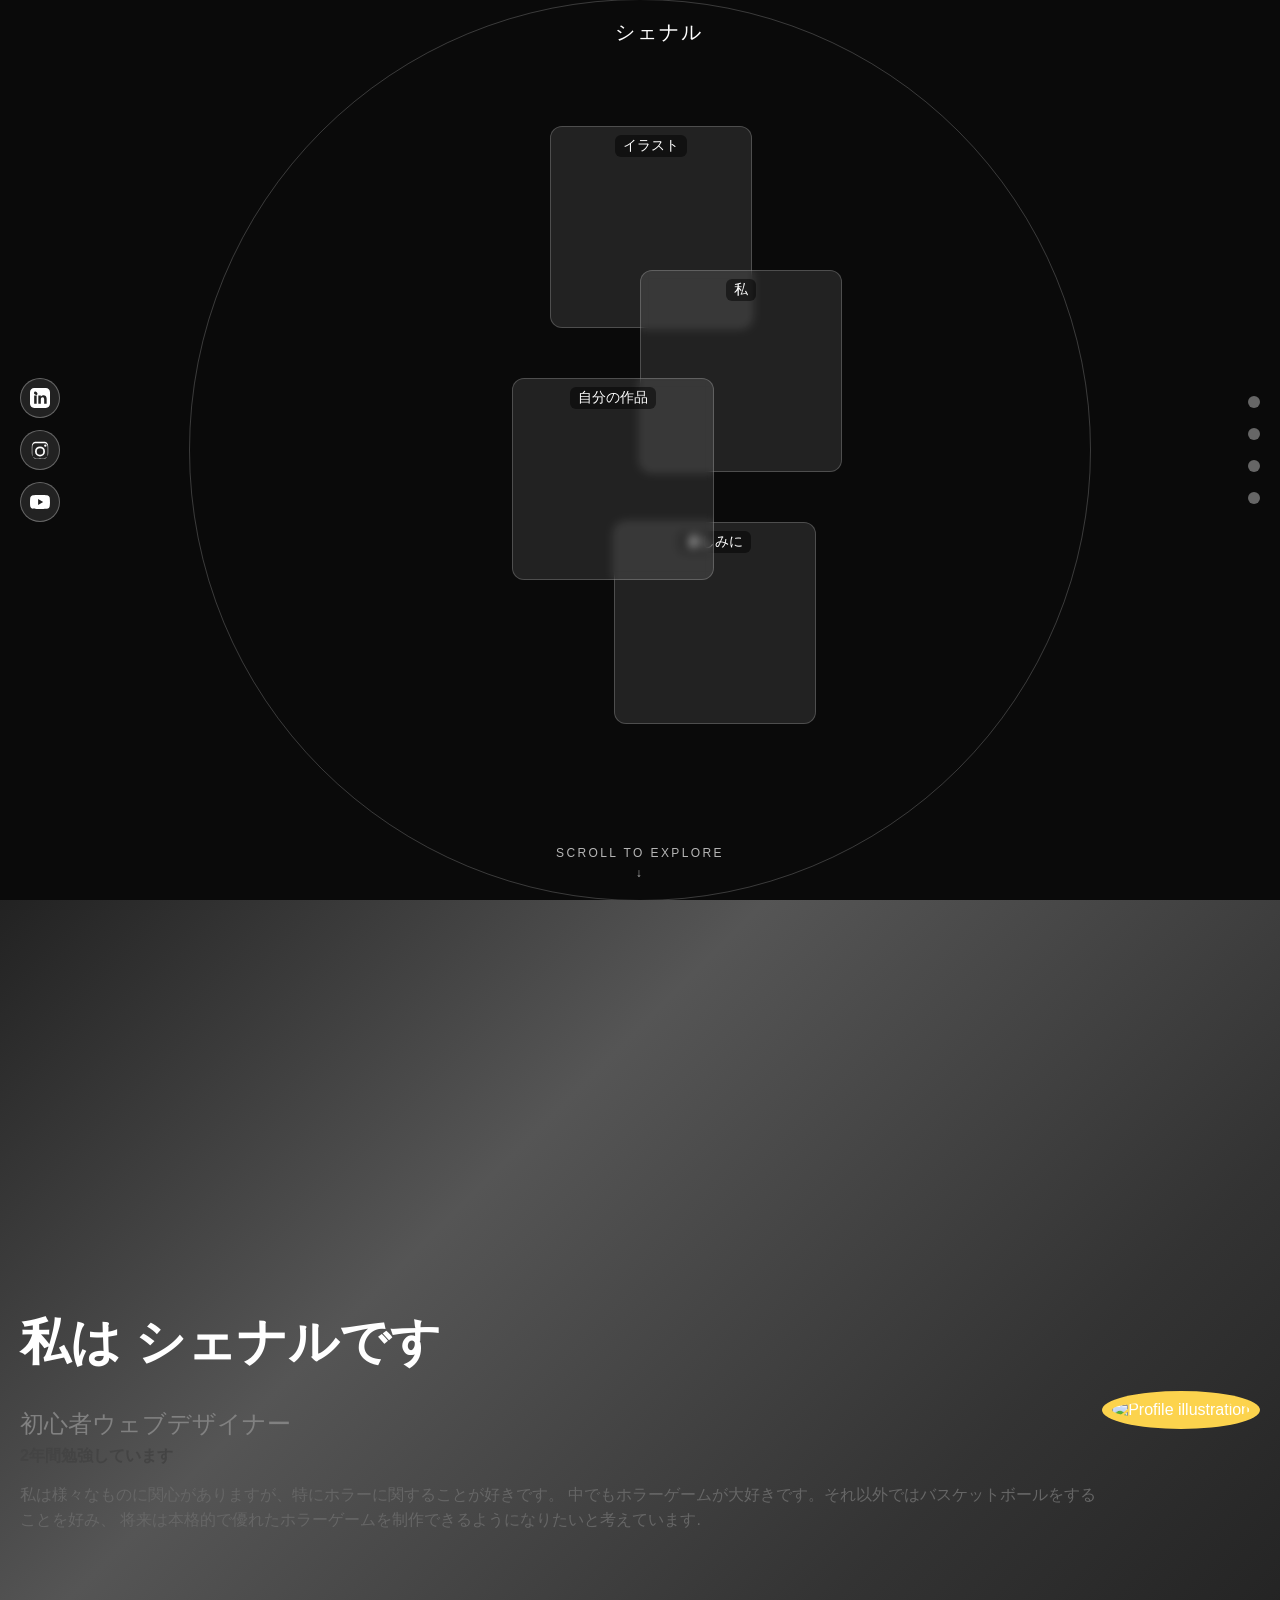
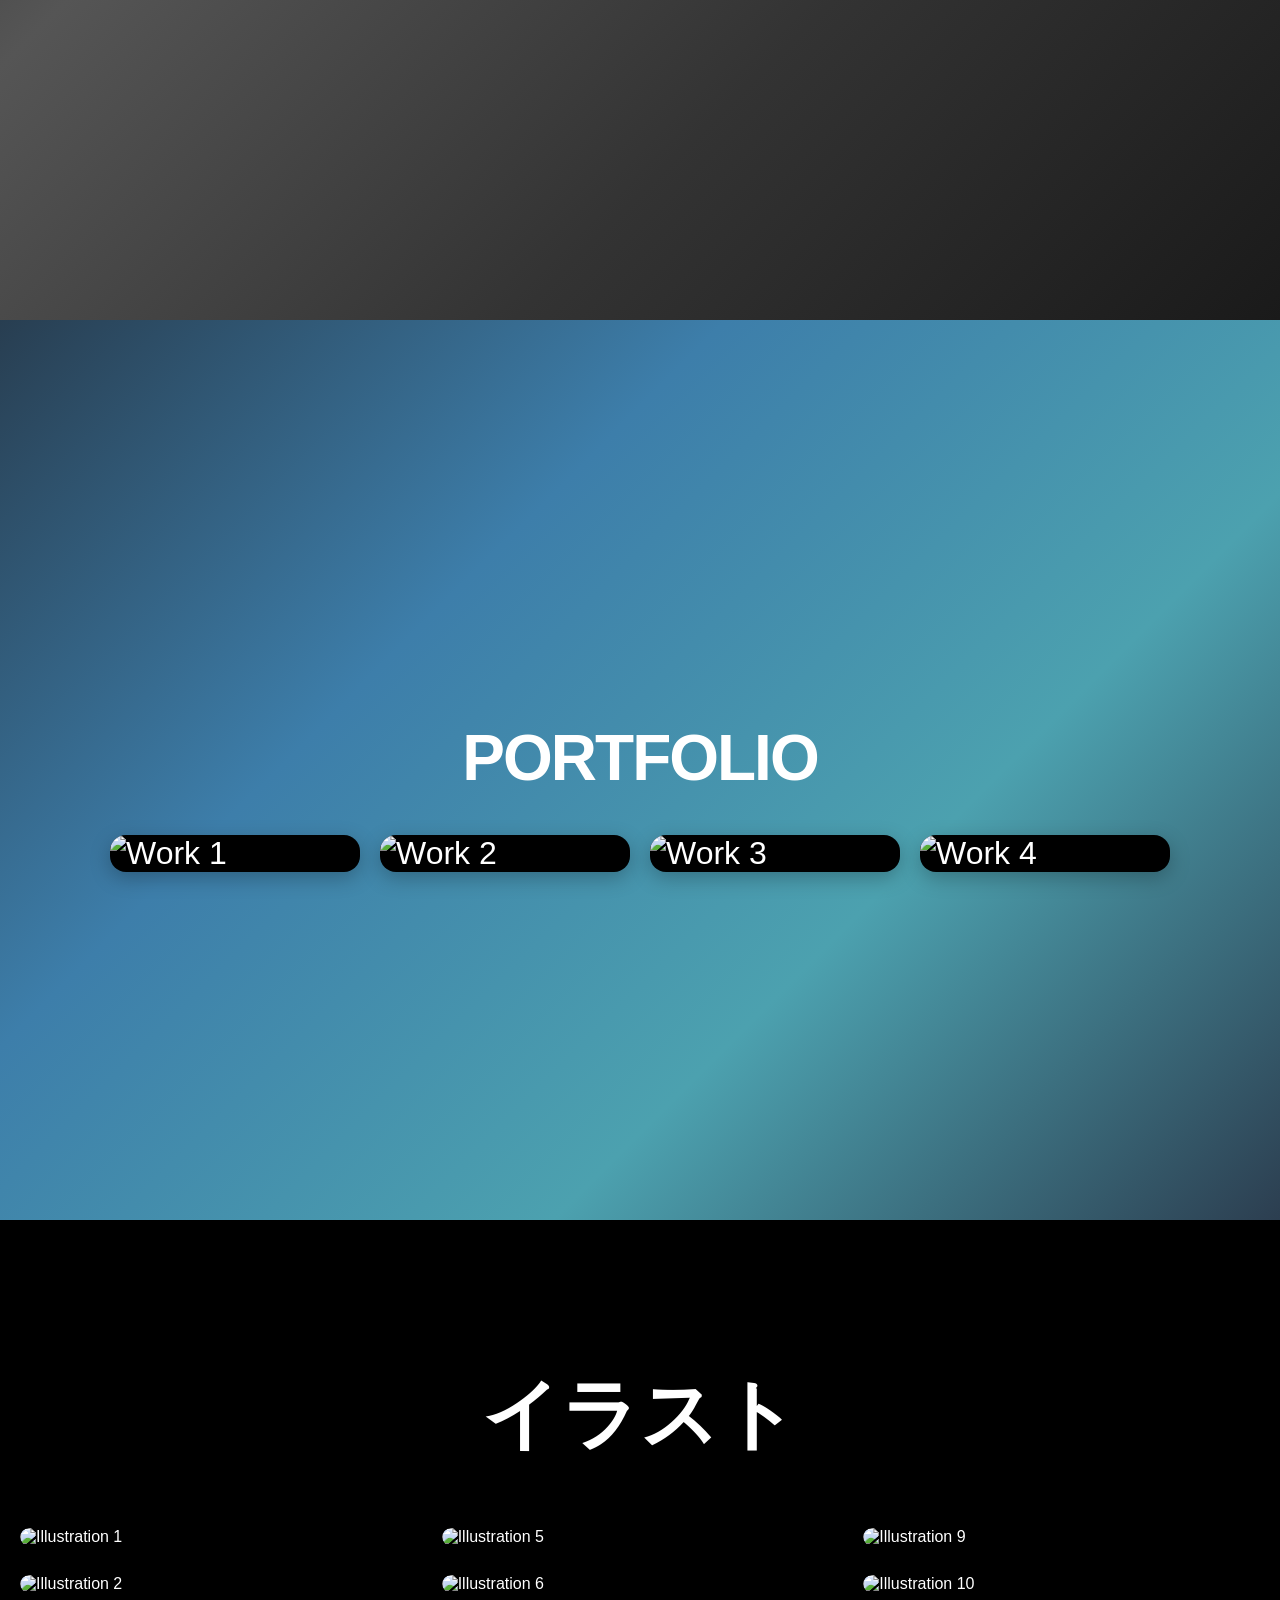
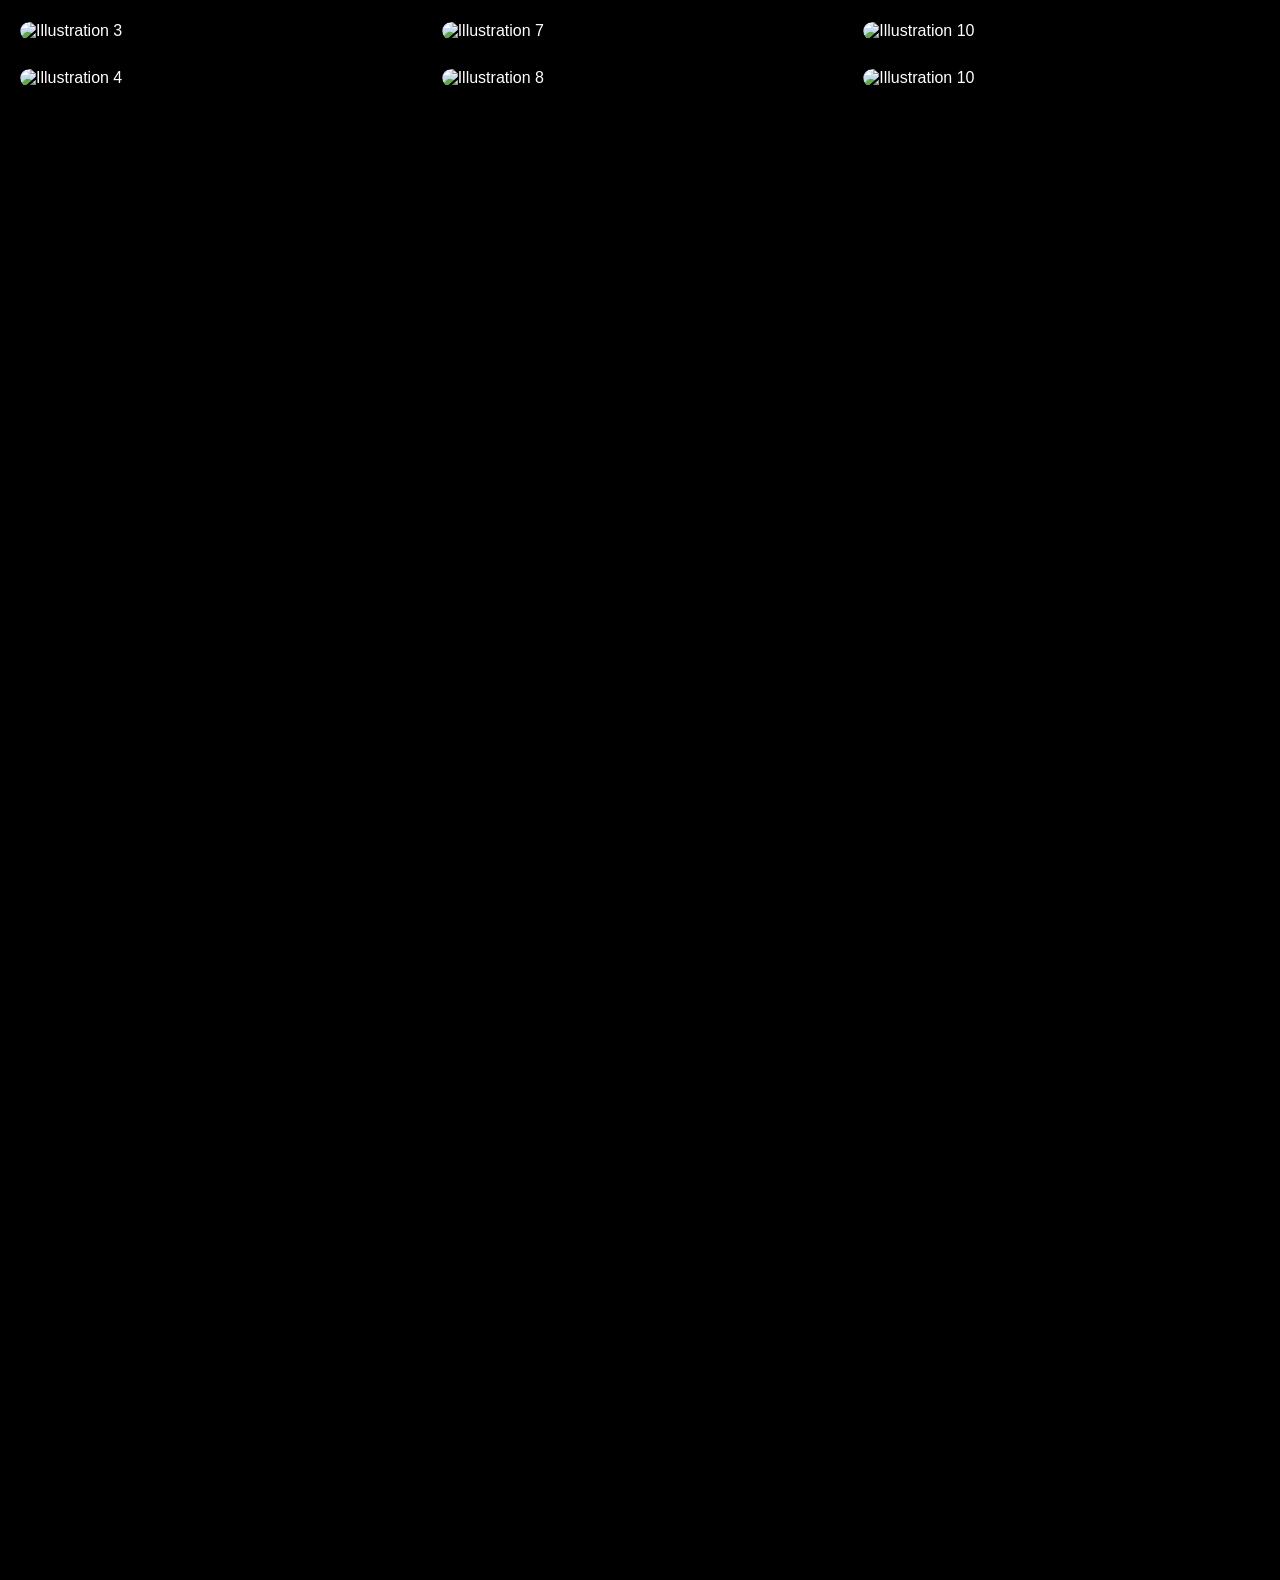
==== website/index.html @ a4616469 "full build" ====
<!DOCTYPE html>
<html lang="en">
<head>
  <meta charset="UTF-8">
  <meta name="viewport" content="width=device-width, initial-scale=1.0">
  <title>Portfolio Homepage</title>
  <link rel="stylesheet" href="styles.css">
</head>
<body>
  <!-- Navbar -->
  <nav>
    <a href="#hero">シェナル</a>
  </nav>

  <!-- Hero -->
  <section class="hero" id="hero">
    <div class="tagchain" id="tagchain">
      <a href="#Illustrations" class="tag" style="top:5%; left:43%; background-image:url('/Images/illust/KANEKI-SAMURAI\ TRASH-01.png');" data-desc="Motion">
        <span class="title">イラスト</span>
      </a>
      <a href="#Me" class="tag" style="top:25%; left:50%; background-image:url('/Images/†.jpg');" data-desc="Portfolio">
        <span class="title">私</span> 
      <a href="#movies" class="tag" style="top:60%; left:48%; background-image:url('/Images/Screenshot\ 2025-08-23\ 185642.png');" data-desc="FavGames">
        <span class="title">楽しみに</span>
      <a href="#Work" class="tag" style="top:40%; left:40%; background-image:url('/Images/tsushima-01.png');" data-desc="Films">
        <span class="title">自分の作品</span>
      </a>
    </div>

    <!-- Social Bar -->
    
    <div class="social-bar">
      <a href="https://www.linkedin.com/" target="_blank" class="social linkedin" aria-label="LinkedIn">
        <svg xmlns="http://www.w3.org/2000/svg" width="18" height="18" fill="currentColor" viewBox="0 0 24 24">
          <path d="M19 0h-14C2.239 0 0 2.239 0 5v14c0 
          2.761 2.239 5 5 5h14c2.761 0 5-2.239 
          5-5V5c0-2.761-2.239-5-5-5zm-11 
          19H5V9h3v10zm-1.5-11.268c-.966 
          0-1.75-.79-1.75-1.764s.784-1.764 
          1.75-1.764S9 5.994 9 
          6.968s-.784 1.764-1.75 1.764zM20 
          19h-3v-5.604c0-3.368-4-3.113-4 
          0V19h-3V9h3v1.414c1.396-2.586 7-2.777 
          7 2.476V19z"/>
        </svg>
      </a>
      <a href="https://www.instagram.com/" target="_blank" class="social instagram" aria-label="Instagram">
        <svg xmlns="http://www.w3.org/2000/svg" width="18" height="18" fill="currentColor" viewBox="0 0 24 24">
          <path d="M12 2.163c3.204 0 3.584.012 4.85.07 
          1.366.062 2.633.35 3.608 
          1.325.975.975 1.262 2.242 
          1.324 3.608.058 1.266.069 
          1.646.069 4.834s-.012 3.568-.07 
          4.834c-.062 1.366-.349 2.633-1.324 
          3.608-.975.975-2.242 1.262-3.608 
          1.324-1.266.058-1.646.069-4.834.069s-3.568-.012-4.834-.07c-1.366-.062-2.633-.349-3.608-1.324-.975-.975-1.262-2.242-1.324-3.608C2.175 
          15.568 2.163 15.188 2.163 
          12s.012-3.568.07-4.834c.062-1.366.35-2.633 
          1.325-3.608.975-.975 2.242-1.262 
          3.608-1.324C8.432 2.175 8.812 2.163 
          12 2.163zm0 1.687c-3.17 
          0-3.548.012-4.795.07-1.042.048-1.611.218-1.986.364-.5.194-.86.426-1.237.803-.377.377-.61.737-.804 
          1.237-.146.375-.316.944-.364 
          1.986-.058 1.247-.07 1.625-.07 
          4.795s.012 3.548.07 4.795c.048 
          1.042.218 1.611.364 1.986.194.5.426.86.803 
          1.237.377.377.737.61 1.237.804.375.146.944.316 
          1.986.364 1.247.058 1.625.07 
          4.795.07s3.548-.012 
          4.795-.07c1.042-.048 1.611-.218 
          1.986-.364.5-.194.86-.426 
          1.237-.803.377-.377.61-.737.804-1.237.146-.375.316-.944.364-1.986.058-1.247.07-1.625.07-4.795s-.012-3.548-.07-4.795c-.048-1.042-.218-1.611-.364-1.986-.194-.5-.426-.86-.803-1.237-.377-.377-.737-.61-1.237-.804-.375-.146-.944-.316-1.986-.364-1.247-.058-1.625-.07-4.795-.07zm0 3.838a5.999 
          5.999 0 1 1 0 11.998 5.999 5.999 
          0 0 1 0-11.998zm0 9.9a3.9 3.9 0 
          1 0 0-7.8 3.9 3.9 0 
          0 0 0 7.8zm7.842-10.846a1.44 
          1.44 0 1 1-2.881 0 1.44 1.44 
          0 0 1 2.881 0z"/>
        </svg>
      </a>
      <a href="https://www.youtube.com/" target="_blank" class="social youtube" aria-label="YouTube">
        <svg xmlns="http://www.w3.org/2000/svg" width="20" height="20" fill="currentColor" viewBox="0 0 24 24">
          <path d="M23.498 6.186a2.974 2.974 0 0 
          0-2.09-2.103C19.691 3.5 12 
          3.5 12 3.5s-7.691 0-9.408.583a2.974 
          2.974 0 0 0-2.09 2.103C0 7.919 0 
          12 0 12s0 4.081.502 5.814a2.974 
          2.974 0 0 0 2.09 2.103C4.309 
          20.5 12 20.5 12 20.5s7.691 
          0 9.408-.583a2.974 2.974 0 0 0 
          2.09-2.103C24 16.081 24 12 
          24 12s0-4.081-.502-5.814zM9.75 
          15.568V8.432L15.818 12 9.75 
          15.568z"/>
        </svg>
      </a>
    </div>


    <div class="scroll-indicator">Scroll to explore</div>
  </section>

  <!-- Sections -->
  <section id="Me" class="about-section">
  
    <div class="about-text">
      <h2>私は    シェナルです</h2>
      <h4>初心者ウェブデザイナー</h4>
      <p><strong>2年間勉強しています</strong></p>
      <p class="desc">
       私は様々なものに関心がありますが、特にホラーに関することが好きです。
       中でもホラーゲームが大好きです。それ以外ではバスケットボールをすることを好み、
       将来は本格的で優れたホラーゲームを制作できるようになりたいと考えています.
      </p>
    </div>
    <div class="about-img">
      <img src="/Images/Sable ward.jpg" alt="Profile illustration">
    </div>
 
</section>
  <!-- Lightbox Modal -->

  <div id="lightbox" class="lightbox">
  <span class="close">&times;</span>
  <img class="lightbox-content" id="lightbox-img" alt="Enlarged Portfolio">
  </div> 

  <section id="Work" class="content">
  <div>
    <h1 class="portfolio-title">PORTFOLIO</h1>
    <div class="portfolio-grid">
      <div class="portfolio-card">
        <img src="images/jordan_pe-01.png" alt="Work 1">
        <div class="card-labels">
        </div>
      </div>
      <div class="portfolio-card">
        <img src="images/Ghost_of_Tsushima_Website-01.png" alt="Work 2">
        <div class="card-labels">
        </div>
      </div>
      <div class="portfolio-card">
        <img src="images/Home_Page.png" alt="Work 3">
        <div class="card-labels">
        </div>
      </div>
      <div class="portfolio-card">
        <img src="images/Overwatch_1-01-01.png" alt="Work 4">
        <div class="card-labels">
        </div>
      </div>
    </div>
  </div>
</section>

<section id="Illustrations" class="illustrations-section">
  <h1 class="illustrations-title">イラスト</h1>
  <div class="illustrations-grid">
    <div class="illustration-card"><img src="images/illust/IMG_20200521_000451.jpg" alt="Illustration 1"></div>
    <div class="illustration-card"><img src="images/illust/IMG_20200521_000734.jpg" alt="Illustration 2"></div>
    <div class="illustration-card"><img src="images/illust/IMG_20200924_153545.jpg" alt="Illustration 3"></div>
    <div class="illustration-card"><img src="images/illust/IMG_20201222_123707.jpg" alt="Illustration 4"></div>
    <div class="illustration-card"><img src="images/illust/KANEKI-SAMURAI TRASH-01.png" alt="Illustration 5"></div>
    <div class="illustration-card"><img src="images/illust/IMG_20210424_155821_336.jpg" alt="Illustration 6"></div>
    <div class="illustration-card"><img src="images/illust/IMG_20210806_135936.jpg" alt="Illustration 7"></div>
    <div class="illustration-card"><img src="images/illust/IMG_20211126_235408__01.jpg" alt="Illustration 8"></div>
    <div class="illustration-card"><img src="images/illust/IMG_20230426_142358.jpg" alt="Illustration 9"></div>
    <div class="illustration-card"><img src="images/illust/IMG_20230526_193747.jpg" alt="Illustration 10"></div>
    <div class="illustration-card"><img src="images/illust/IMG_20211126_235408__01.jpg" alt="Illustration 10"></div>
    <div class="illustration-card"><img src="images/illust/IMG_20230526_195045.jpg" alt="Illustration 10"></div>
  </div>
</section>


  <section id="movies" class="movies-section">
  <video autoplay muted loop playsinline class="bg-video">
    <source src="/Images/Untitled video - Made with Clipchamp.mp4" type="video/mp4">
  </video>

  <!-- Dark overlay -->
  <div class="overlay"></div>

  <!-- Dot Navigation -->
  <div class="dot-nav">
    <a href="#Me" class="dot"><span></span><label>私</label></a>
    <a href="#Work" class="dot"><span></span><label>作品</label></a>
    <a href="#Illustrations" class="dot"><span></span><label>イラスト</label></a>
    <a href="#movies" class="dot"><span></span><label>待っている</label></a>
  </div>
  <script src="script.js"></script>
</body>
</html>
---- website/styles.css ----
body {
      margin: 0;
      background: #000;
      color: white;
      font-family: 'Arial', sans-serif;
      overflow-x: hidden;
      scroll-behavior: smooth; /* 🔥 Smooth scrolling */
    }

    /* --- Navbar --- */
    nav {
      position: fixed;
      top: 0;
      left: 0;
      width: 100%;
      display: flex;
      justify-content: center;
      gap: 2rem;
      padding: 1.2rem;
      font-size: 20px;
      letter-spacing: 0.1em;
      z-index: 10;
    }
    nav a {
      text-decoration: none;
      color: #fff;
      transition: opacity 0.3s;
    }
    nav a:hover {
      opacity: 0.6;
    }

    /* --- Hero Section --- */
    .hero {
      height: 100vh;
      display: flex;
      justify-content: center;
      align-items: center;
      flex-direction: column;
      position: relative;
      text-align: center;
      overflow: hidden;
    }

    .tagchain {
      position: relative;
      width: 100%;
      height: 80vh;
      perspective: 1000px;
      cursor: pointer;
    }
    .hero {
  position: relative;
  overflow: hidden;
  z-index: 0;
  background: #0a0a0a; /* your hero bg */
}

.hero::before {
  content: "";
  position: absolute;
  top: 50%;
  left: 50%;
  width: 900px;   /* adjust size */
  height: 900px;
  border-radius: 50%;
  border: 1px solid rgba(255,255,255,0.2);
  transform: translate(-50%, -50%);
  z-index: -1;
  animation: pulse 6s ease-in-out infinite;
}

@keyframes pulse {
  0% {
    transform: translate(-50%, -50%) scale(1);
    opacity: 0.6;
    box-shadow: 0 0 20px rgba(255,255,255,0.2);
  }
  50% {
    transform: translate(-50%, -50%) scale(1.1);
    opacity: 1;
    box-shadow: 0 0 40px rgba(255,255,255,0.4);
  }
  100% {
    transform: translate(-50%, -50%) scale(1);
    opacity: 0.6;
    box-shadow: 0 0 20px rgba(255,255,255,0.2);
  }
}
    /* --- Tag Style --- */
    .tag {
      position: absolute;
      width: 40vw;
      max-width: 200px;
      aspect-ratio: 1/1;
      background: rgba(255, 255, 255, 0.1);
      border: 1px solid rgba(255, 255, 255, 0.2);
      backdrop-filter: blur(4px);
      border-radius: 12px;
      display: flex;
      flex-direction: column;
      justify-content: flex-end;
      align-items: center;
      color: white;
      font-size: 14px;
      overflow: hidden;
      animation: drift 8s ease-in-out infinite;
      background-size: cover;
      background-position: center;
      z-index: 1;
    }
    .tag:hover {
      transform: translateY(-10px);
      box-shadow: 0 8px 20px rgba(255, 255, 255, 0.15);
      z-index: 5;
    }
    .tag .title {
      position: absolute;
      top: 8px;
      left: 50%;
      transform: translateX(-50%);
      background: rgba(0,0,0,0.5);
      padding: 2px 8px;
      border-radius: 6px;
      font-size: 14px;
    }
    .tag .desc { display: none; }

    /* Desktop hover tooltip */
    @media (min-width: 601px) {
      .tag:hover::after {
        content: attr(data-desc);
        position: absolute;
        bottom: -45px;
        left: 50%;
        transform: translateX(-50%);
        background: #111;
        color: #fff;
        padding: 6px 12px;
        font-size: 12px;
        white-space: nowrap;
        border-radius: 6px;
        opacity: 0.95;
        z-index: 20;
      }
    }
    @media (max-width: 600px) {
      .tag:hover::after { display: none !important; }
      .tag .desc {
        display: block;
        font-size: 12px;
        color: #ddd;
        margin-top: 0.5rem;
        position: static;
        background: none;
      }
    }

    /* --- Floating Drift Animation --- */
    @keyframes drift {
      0%   { transform: translate(0, 0) rotate(-3deg); }
      25%  { transform: translate(3px, -5px) rotate(2deg); }
      50%  { transform: translate(-2px, 4px) rotate(-1deg); }
      75%  { transform: translate(4px, 3px) rotate(1deg); }
      100% { transform: translate(0, 0) rotate(-3deg); }
    }
    .tag:nth-child(1) { animation-delay: 0s; }
    .tag:nth-child(2) { animation-delay: 1s; }
    .tag:nth-child(3) { animation-delay: 2s; }
    .tag:nth-child(4) { animation-delay: 3s; }

    .scroll-indicator {
      position: absolute;
      bottom: 20px;
      font-size: 12px;
      letter-spacing: 0.2em;
      text-transform: uppercase;
      opacity: 0.7;
    }
    .scroll-indicator::after {
      content: "↓";
      display: block;
      margin-top: 6px;
      animation: bounce 1.5s infinite;
    }
    @keyframes bounce {
      0%, 100% { transform: translateY(0); }
      50% { transform: translateY(6px); }
    }

    /* --- Social Bar --- */
    .hero { position: relative; }
    .social-bar {
      position: absolute;
      top: 50%;
      left: 20px;
      transform: translateY(-50%);
      display: flex;
      flex-direction: column;
      gap: 12px;
      z-index: 100;
    }
    .social {
      display: flex;
      justify-content: center;
      align-items: center;
      width: 38px;
      height: 38px;
      border-radius: 50%;
      color: #fff;
      background: rgba(255, 255, 255, 0.1);
      border: 1px solid rgba(255, 255, 255, 0.3);
      transition: background 0.3s, transform 0.3s;
    }
    .social:hover {
      transform: scale(1.1);
    }
    .social.linkedin:hover { background: #0A66C2; color: #fff; }
    .social.instagram:hover { background: #E1306C; color: #fff; }
    .social.youtube:hover { background: #FF0000; color: #fff; }

    /* --- Section Animation Reveal --- */
    section.content {
      height: 100vh;
      display: flex;
      justify-content: center;
      align-items: center;
      font-size: 2rem;
      opacity: 0;
      transform: translateY(50px);
      transition: all 0.8s ease;
      background-size: 300% 300%; /* 🔥 Needed for animated gradient */
      animation: gradientShift 15s ease infinite;
    }
    section.content.visible {
      opacity: 1;
      transform: translateY(0);
    }

    /* 🎨 Animated Gradient backgrounds */
    @keyframes gradientShift {
      0% { background-position: 0% 50%; }
      50% { background-position: 100% 50%; }
      100% { background-position: 0% 50%; }
    }

    #Me {
      background: linear-gradient(-45deg, #1a1a1a, #333, #555, #222);
    }
    #Work {
      background: linear-gradient(-45deg, #2c3e50, #4ca1af, #3d7eaa, #283e51);
    }
    #Games {
      background: linear-gradient(-45deg, #232526, #414345, #6b6b83, #1f1c2c);
    }
    #Movies {
      background: linear-gradient(-45deg, #141e30, #243b55, #485563, #29323c);
    }

    /* --- Dot Navigation --- */
    .dot-nav {
      position: fixed;
      top: 50%;
      right: 20px;
      transform: translateY(-50%);
      display: flex;
      flex-direction: column;
      gap: 20px;
      z-index: 200;
    }
    .dot {
      display: flex;
      align-items: center;
      cursor: pointer;
      text-decoration: none;
      color: #aaa;
      font-size: 14px;
      position: relative;
    }
    .dot span {
      width: 12px;
      height: 12px;
      border-radius: 50%;
      background: #666;
      display: inline-block;
      transition: background 0.3s, transform 0.3s;
    }
    .dot label {
      opacity: 0;
      visibility: hidden;
      position: absolute;
      right: 25px;
      background: rgba(0,0,0,0.8);
      color: #fff;
      padding: 4px 8px;
      border-radius: 6px;
      font-size: 12px;
      white-space: nowrap;
      transform: translateX(10px);
      transition: opacity 0.3s ease, transform 0.3s ease;
      pointer-events: none;
    }
    .dot:hover label {
      opacity: 1;
      visibility: visible;
      transform: translateX(0);
    }
    .dot.active span {
      background: #fff;
      transform: scale(1.3);
    }
    .dot.active { color: #fff; }
    .dot:hover span { background: #ccc; }

    /* Portfolio Section */
#portfolio {
  padding: 80px 20px;         /* space inside section */
  background: #111;           /* dark background */
  overflow: hidden;           /* prevents overlap */
}

.portfolio-title {
  font-size: clamp(2rem, 6vw, 4rem); /* scales with screen size */
  font-weight: 900;
  text-align: center;
  margin-bottom: 40px;
  color: #fff;
  letter-spacing: -2px;
}

.portfolio-grid {
  display: grid;
  grid-template-columns: repeat(auto-fit, minmax(250px, 1fr)); /* auto-fit for responsiveness */
  gap: 20px;
  width: 100%;
  max-width: 1200px;
  margin: 0 auto;
}

.portfolio-card {
  position: relative;
  border-radius: 16px;
  overflow: hidden;
  background: #000;
  box-shadow: 0 6px 20px rgba(0,0,0,0.25);
  transition: transform 0.3s ease, box-shadow 0.3s ease;
}

.portfolio-card img {
  width: 100%;
  height: auto;
  display: block;
}

.portfolio-card:hover {
  transform: translateY(-6px);
  box-shadow: 0 12px 24px rgba(0,0,0,0.35);
}


.illustrations-section {
  min-height: 100vh; /* takes at least one full screen */
  padding: 80px 20px; 
  background: #000; /* matches your theme */
  color: #fff;
}

.illustrations-title {
  font-size: 6vw;
  font-weight: 900;
  text-align: center;
  margin-bottom: 60px;
  opacity: 0;
  transform: translateY(40px);
  transition: all 1s ease;
}
.illustrations-title.visible {
  opacity: 1;
  transform: translateY(0);
}

/* Pinterest Masonry Grid */
.illustrations-grid {
  column-count: 3;
  column-gap: 25px;
  max-width: 1400px;
  margin: 0 auto;
}

.illustration-card {
  break-inside: avoid;
  margin-bottom: 25px;
  display: inline-block;
  width: 100%;
  border-radius: 16px;
  overflow: hidden;
  box-shadow: 0 6px 18px rgba(0,0,0,0.15);

  /* initial state */
  transform: translateY(40px) scale(0.95);
  opacity: 0;
  transition: transform 0.6s ease, opacity 0.6s ease;
  transition-delay: var(--delay, 0s);
}

.illustration-card.visible {
  transform: translateY(0) scale(1);
  opacity: 1;
}

.illustration-card img {
  width: 100%;
  display: block;
  border-radius: 16px;
  height: auto;
  object-fit: cover;
}

/* Lightbox overlay */
.lightbox {
  display: none; /* hidden by default */
  position: fixed;
  z-index: 1000;
  left: 0;
  top: 0;
  width: 100%;
  height: 100%;
  background: rgba(0,0,0,0.9);
  justify-content: center;
  align-items: center;
}

/* Enlarged image */
.lightbox-content {
  max-width: 90%;
  max-height: 80%;
  border-radius: 10px;
  box-shadow: 0 8px 30px rgba(0,0,0,0.6);
  animation: fadeIn 0.4s ease;
}

/* Close button */
.lightbox .close {
  position: absolute;
  top: 20px;
  right: 35px;
  color: white;
  font-size: 40px;
  font-weight: bold;
  cursor: pointer;
  transition: 0.3s;
}

.lightbox .close:hover {
  color: #bbb;
}

.about-section {
  min-height: 100vh; 
  display: flex;
  justify-content: center;
  align-items: center;
  padding: 60px 20px;
  background: #fff; /* adjust background */
}



.about-text {
  flex: 1;
}

.about-text h2 {
  font-size: 50px;
  margin-bottom: 8px;
}

.about-text h4 {
  font-size: 24px;
  font-weight: 500;
  margin-bottom: 5px;
  color: #818181;
}

.about-text p {
  margin: 6px 0;
  color: #444;
}

.about-text .desc {
  font-size: px;
  line-height: 1.6;
  color: #666;
  margin: 15px 0 20px;
}

.about-img img {
  width: 200px;
  height: 200px;
  right: 25px;
  border-radius: 50%;
  background: #fcd34d; /* yellow bg like in your screenshot */
  padding: 10px;
  object-fit: cover;
}

@media (max-width: 768px) {
  .about-card {
    flex-direction: column;
    text-align: center;
  }
}

/* Smooth fade-in */
@keyframes fadeIn {
  from {opacity: 0;}
  to {opacity: 1;}
}

.movies-section {
  position: relative;
  width: 100%;
  height: 100vh; /* full screen height */
  overflow: hidden;
  display: flex;
  justify-content: center;
  align-items: center;
  color: #fff;
}

.bg-video {
  position: absolute;
  top: 50%;
  left: 50%;
  min-width: 100%;
  min-height: 100%;
  width: auto;
  height: auto;
  z-index: -2;
  transform: translate(-50%, -50%);
  object-fit: cover;
}

.overlay {
  position: absolute;
  top: 0;
  left: 0;
  width: 100%;
  height: 100%;
  background: rgba(0,0,0,0.4); /* adjust darkness */
  z-index: -1;
}

.movies-content {
  position: relative;
  text-align: center;
  z-index: 1;
}

.movies-content h2 {
  font-size: 6rem;
  margin-bottom: 20px;
}

.movies-content p {
  font-size: 1.2rem;
  max-width: 600px;
  margin: 0 auto;
}


  
/* Mobile Responsiveness */
@media (max-width: 900px) {
  nav {
    flex-wrap: wrap;
    font-size: 16px;
    gap: 1rem;
  }

  .tagchain {
    display: flex;
    flex-wrap: wrap;
    justify-content: center;
    gap: 1rem;
    height: auto;
    perspective: none;
  }
  .tag {
    position: static !important;
    width: 40%;
    max-width: 150px;
  }

  .illustrations-grid {
    column-count: 2;
  }

  .movies-content h2 {
    font-size: clamp(2rem, 8vw, 4rem);
  }
  .movies-content p {
    font-size: clamp(1rem, 4vw, 1.2rem);
    padding: 0 1rem;
  }

  .about-section {
    flex-direction: column;
    text-align: center;
  }
  .about-img img {
    margin-top: 20px;
    width: 150px;
    height: 150px;
  }
}

@media (max-width: 500px) {
  .illustrations-grid {
    column-count: 1;
  }
  .tag {
    width: 80%;
  }
}


@media (max-width: 600px) {
  nav {
    justify-content: center !important;
    text-align: center;
  }

  .portfolio-grid {
    grid-template-columns: repeat(2, 1fr) !important;
    gap: 10px;
  }
  .portfolio-card img {
    object-fit: cover;
    height: 100%;
  }
}


.social svg {
  width: 20px;
  height: 20px;
  display: block;
}
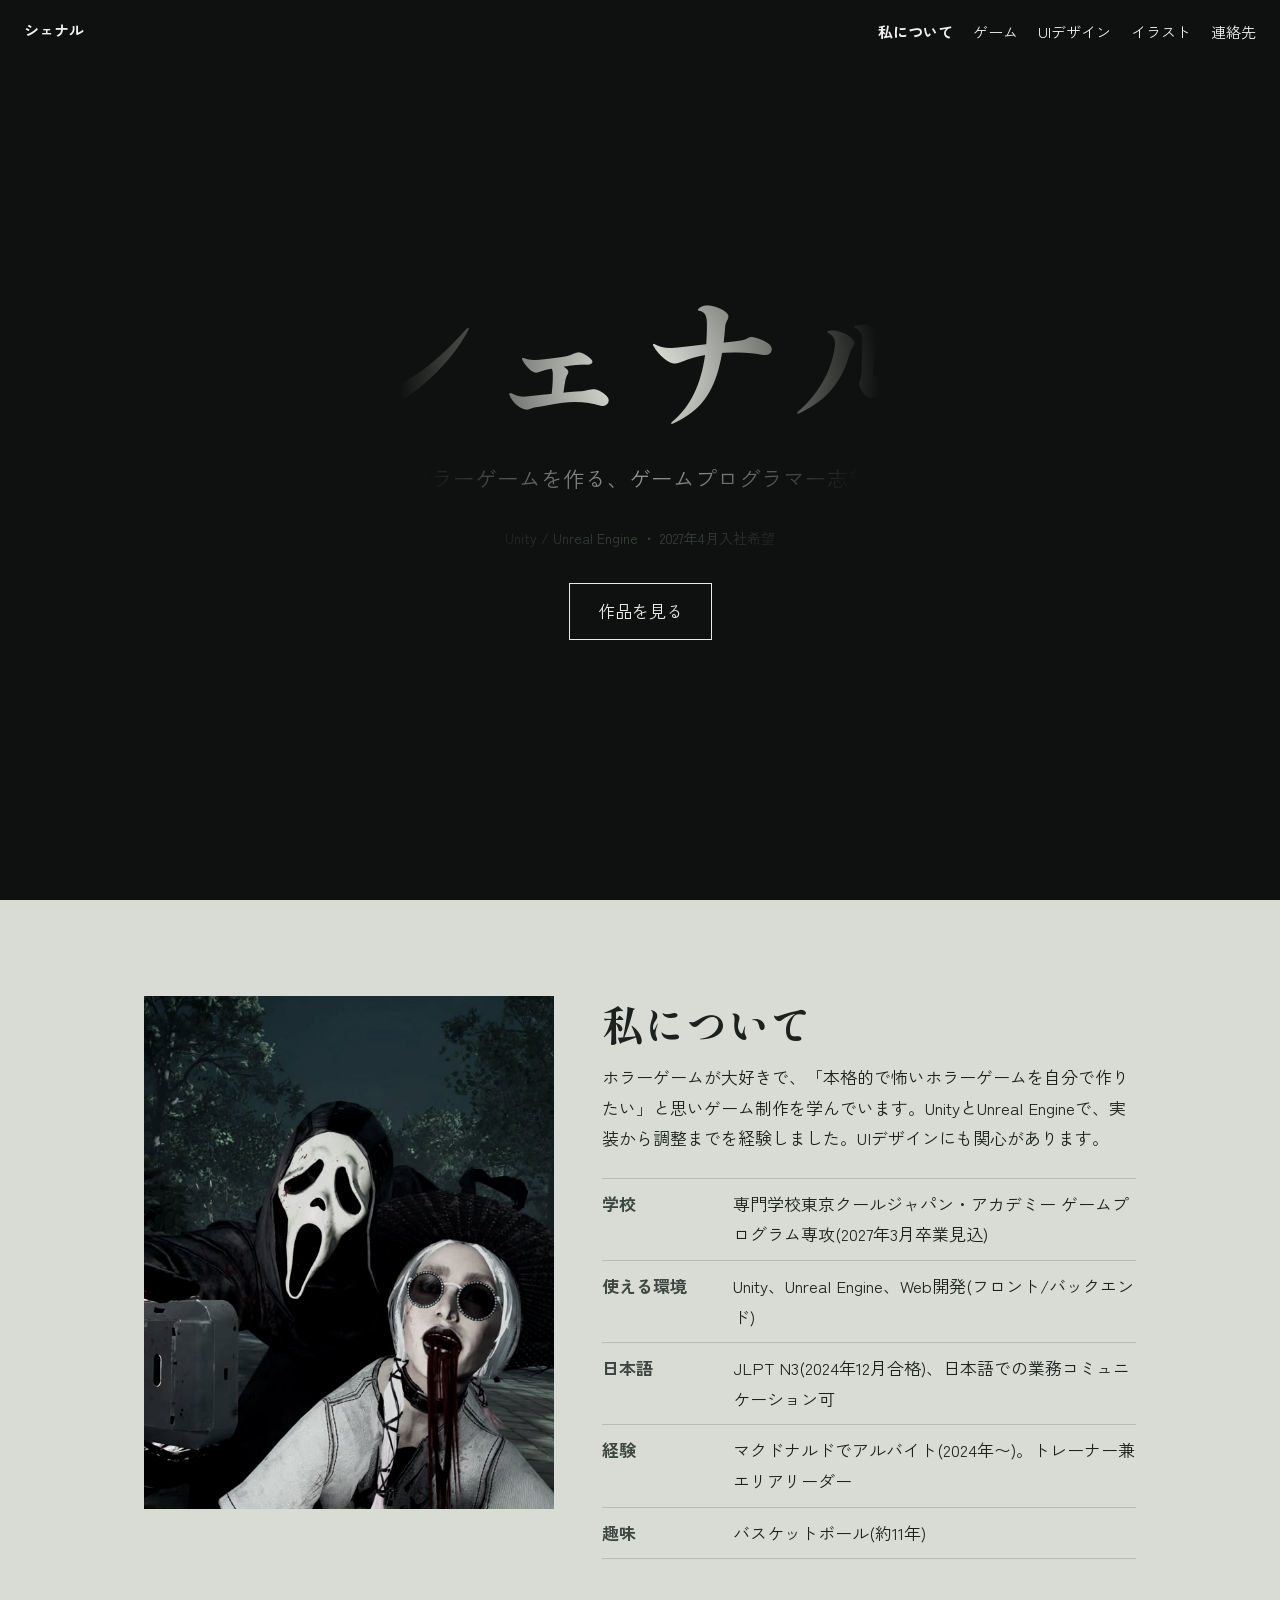
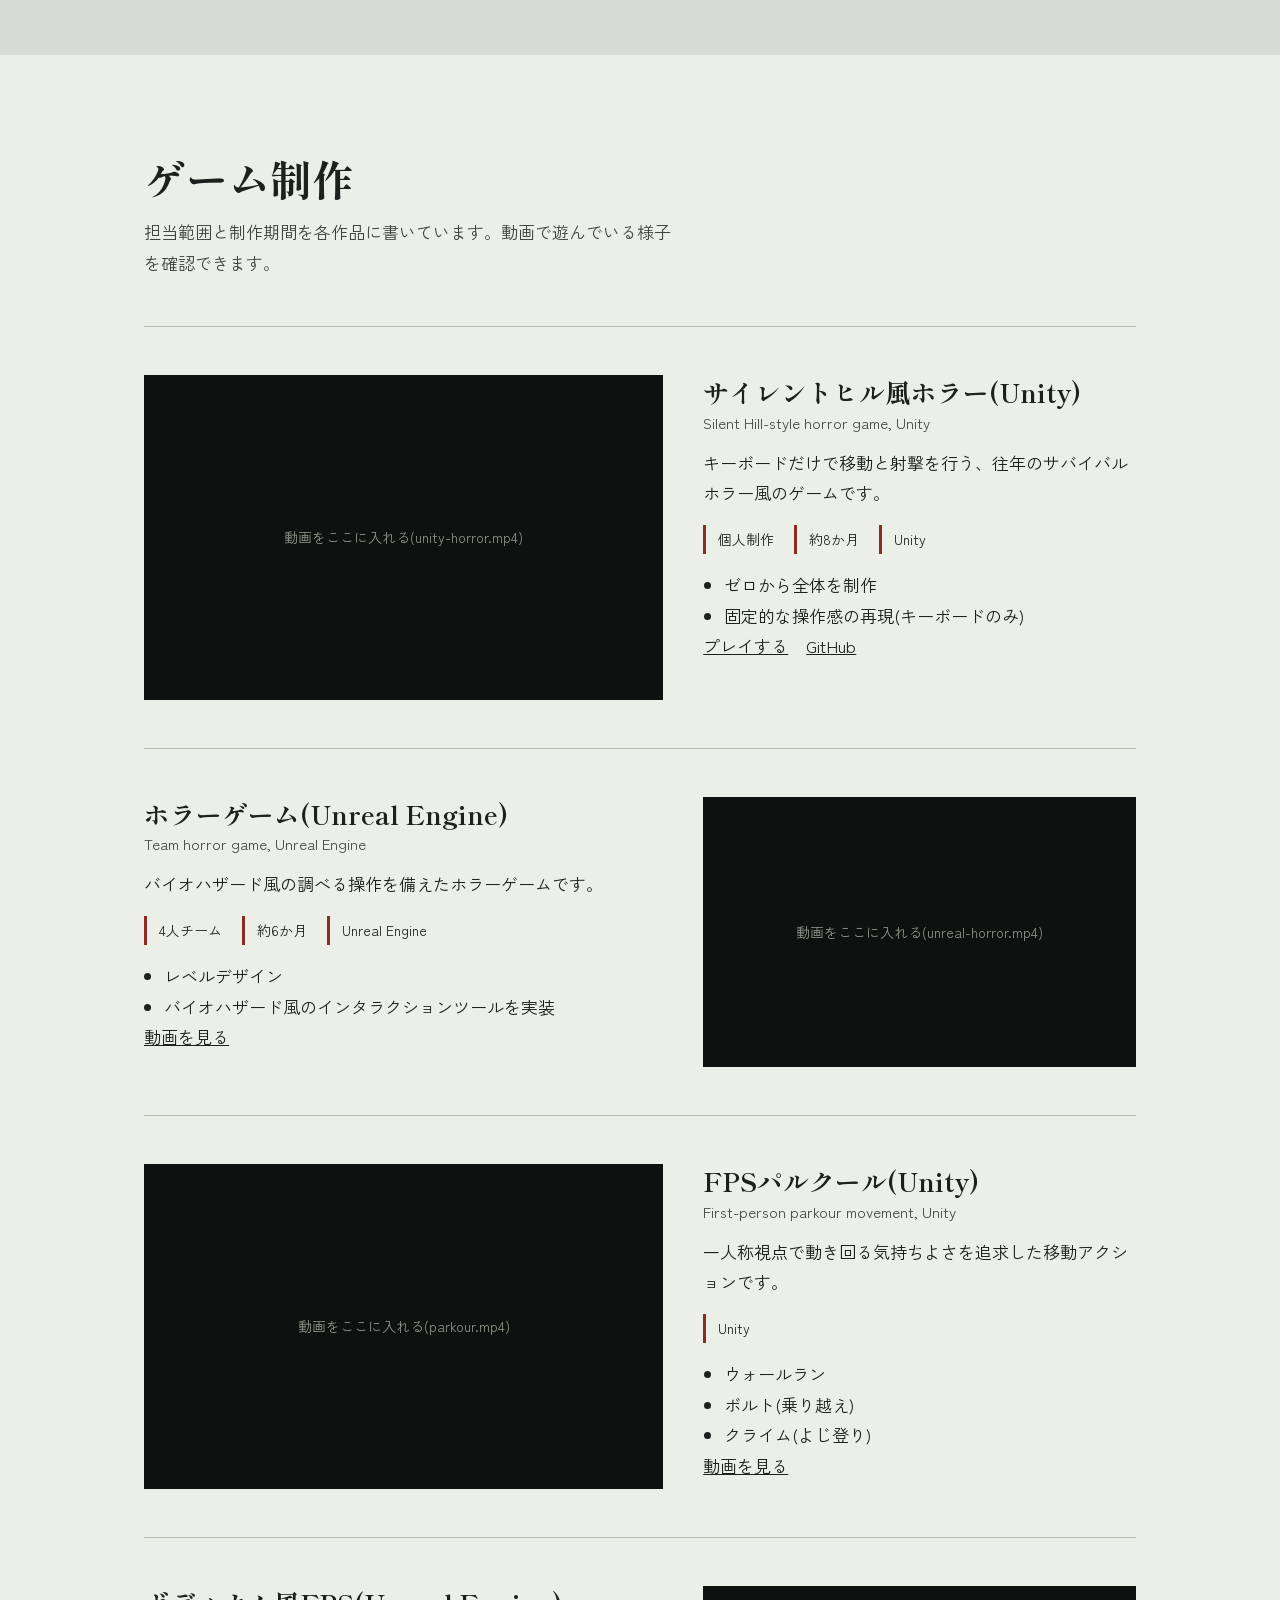
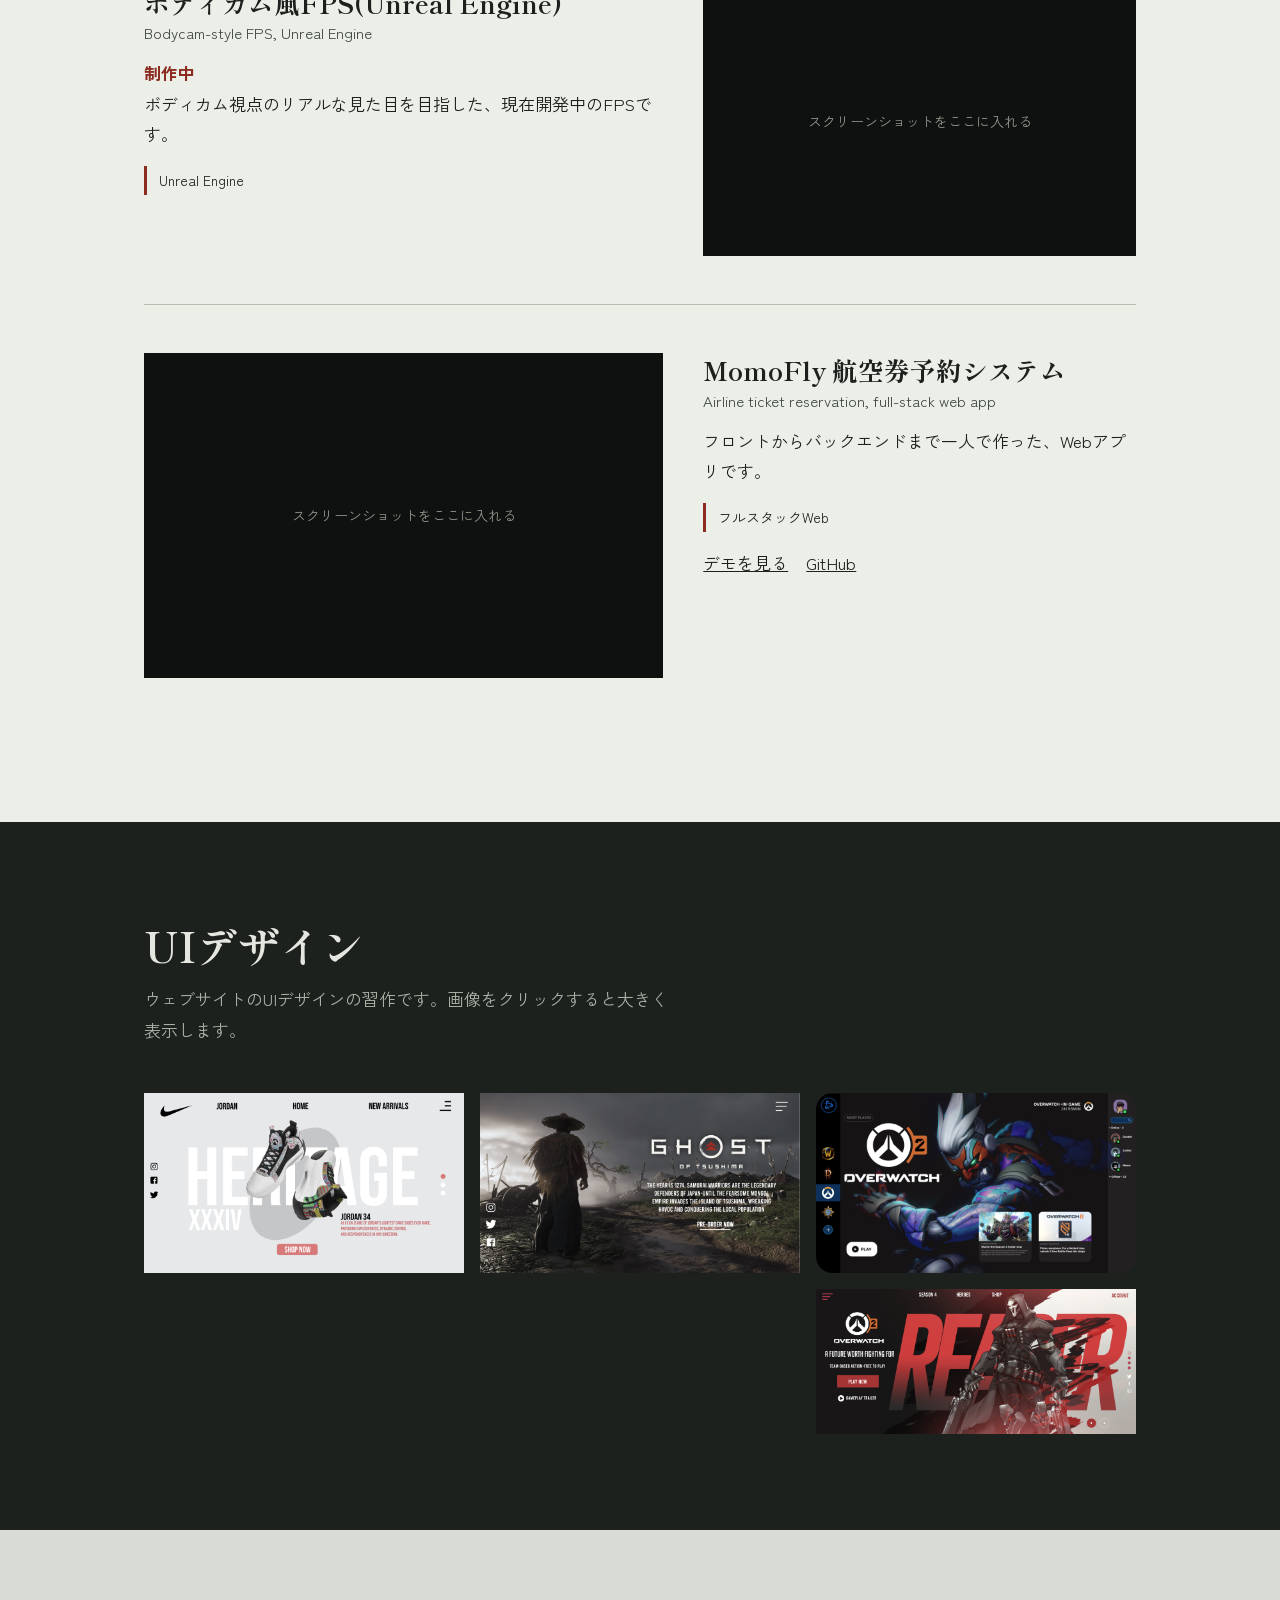
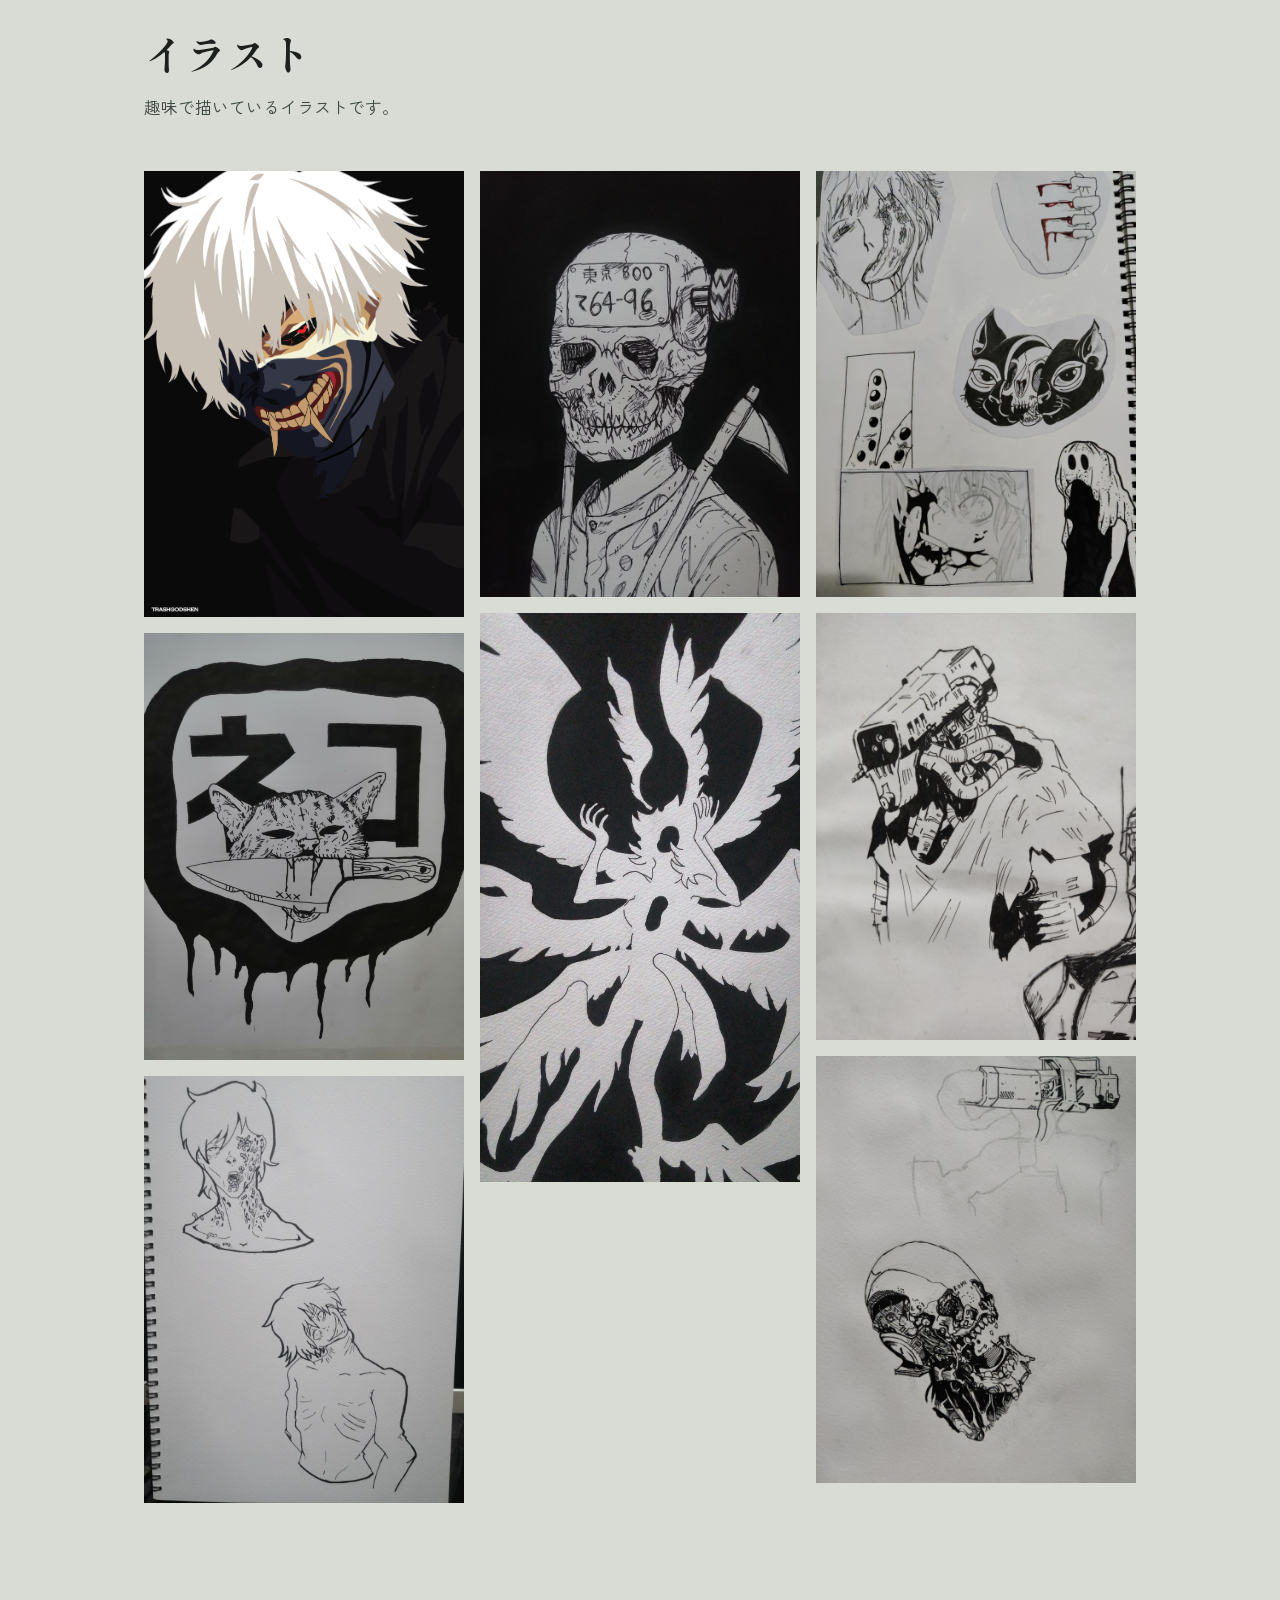
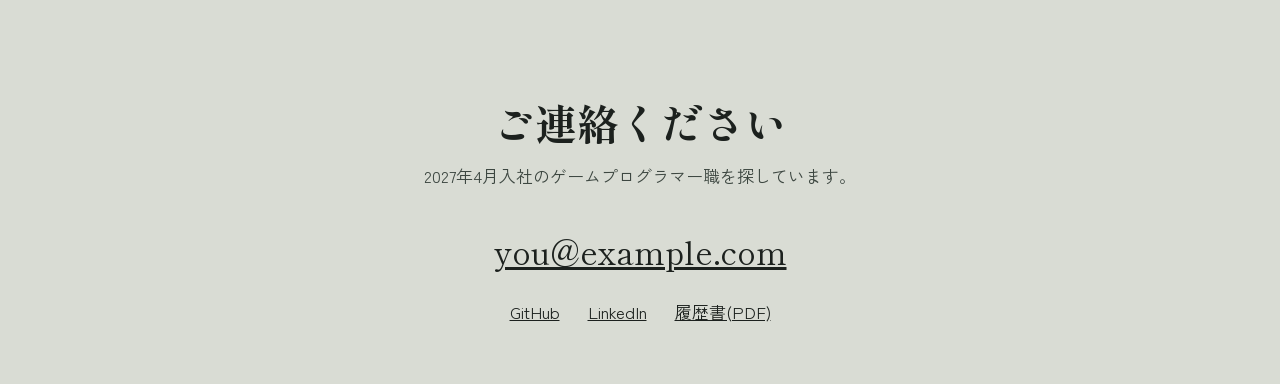
==== commit 6d7e8b27: "Update HTML" ====
--- a/website/index.html
+++ b/website/index.html
@@ -1,192 +1,206 @@
 <!DOCTYPE html>
-<html lang="en">
+<html lang="ja">
 <head>
-  <meta charset="UTF-8">
-  <meta name="viewport" content="width=device-width, initial-scale=1.0">
-  <title>Portfolio Homepage</title>
-  <link rel="stylesheet" href="styles.css">
+<meta charset="UTF-8">
+<meta name="viewport" content="width=device-width, initial-scale=1">
+<title>シェナル | ゲームプログラマー ポートフォリオ</title>
+<meta name="description" content="ホラーゲームを作るゲームプログラマー、シェナルのポートフォリオ。Unity / Unreal Engine。2027年卒。">
+<link rel="preconnect" href="https://fonts.googleapis.com">
+<link rel="preconnect" href="https://fonts.gstatic.com" crossorigin>
+<link href="https://fonts.googleapis.com/css2?family=Shippori+Mincho:wght@500;800&family=Zen+Kaku+Gothic+New:wght@400;700&display=swap" rel="stylesheet">
+<style>
+:root{--fog:#d9dcd4;--paper:#eceee8;--ink:#1c211e;--murk:#3d4741;--rust:#8c2b20;--night:#0e110f;--line:#b7bdb3}
+*{box-sizing:border-box;margin:0}
+html{scroll-behavior:smooth}
+body{font-family:"Zen Kaku Gothic New",system-ui,sans-serif;background:var(--fog);color:var(--ink);line-height:1.8;font-size:17px}
+h1,h2,h3{font-family:"Shippori Mincho",serif;line-height:1.3}
+a{color:inherit}
+:focus-visible{outline:3px solid var(--rust);outline-offset:3px}
+.wrap{max-width:1040px;margin:0 auto;padding:0 24px}
+nav{position:fixed;top:0;left:0;right:0;z-index:10;display:flex;justify-content:space-between;padding:16px 24px;mix-blend-mode:difference;color:#fff}
+nav a{text-decoration:none;margin-left:20px;font-size:15px}
+nav a:first-child{margin:0;font-weight:700}
+/* hero: flashlight */
+.hero{position:relative;min-height:100svh;background:var(--night);color:#e8ebe4;display:grid;place-items:center;overflow:hidden;--x:50%;--y:42%}
+.hero::after{content:"";position:absolute;inset:0;pointer-events:none;background:radial-gradient(circle 240px at var(--x) var(--y),transparent 0,rgba(14,17,15,.55) 55%,var(--night) 100%)}
+.hero-in{position:relative;text-align:center;padding:24px}
+.hero h1{font-size:clamp(3.4rem,13vw,9rem);font-weight:800;letter-spacing:.06em;color:#f1f3ec}
+.hero p{font-size:clamp(1rem,2.4vw,1.35rem);margin-top:12px}
+.hero small{display:block;margin-top:28px;color:#9aa398;font-size:14px}
+.hero .cta{display:inline-block;margin-top:32px;padding:12px 28px;border:1px solid #e8ebe4;text-decoration:none;position:relative;z-index:2}
+.hero .cta:hover{background:var(--rust);border-color:var(--rust)}
+section{padding:96px 0}
+h2{font-size:clamp(1.8rem,4vw,2.6rem);margin-bottom:12px}
+.lead{color:var(--murk);max-width:60ch;margin-bottom:48px}
+/* about */
+.about{display:grid;grid-template-columns:1fr 1.3fr;gap:48px;align-items:start}
+.about img{width:100%;aspect-ratio:4/5;object-fit:cover;filter:grayscale(.6) contrast(1.05)}
+.facts{list-style:none;padding:0;margin-top:24px;border-top:1px solid var(--line)}
+.facts li{display:grid;grid-template-columns:7em 1fr;gap:12px;padding:10px 0;border-bottom:1px solid var(--line)}
+.facts b{color:var(--murk)}
+/* projects */
+.project{display:grid;grid-template-columns:1.2fr 1fr;gap:40px;padding:48px 0;border-top:1px solid var(--line)}
+.project:nth-child(even) .media{order:2}
+.media{aspect-ratio:16/10;background:var(--night);color:#8d968a;display:grid;place-items:center;text-align:center;font-size:14px;overflow:hidden}
+.media video,.media img{width:100%;height:100%;object-fit:cover}
+.project h3{font-size:1.6rem}
+.en{color:var(--murk);font-size:15px;margin-bottom:12px}
+.tags{display:flex;flex-wrap:wrap;gap:8px;list-style:none;padding:0;margin:16px 0}
+.tags li{background:var(--paper);padding:2px 12px;border-left:3px solid var(--rust);font-size:14px}
+.project ul.did{padding-left:1.2em}
+.wip{color:var(--rust);font-weight:700}
+.links a{margin-right:18px}
+/* gallery */
+.dark{background:var(--ink);color:#e4e7df}
+.dark .lead{color:#a8b0a4}
+.grid{columns:3 220px;column-gap:16px}
+.grid img{width:100%;margin-bottom:16px;display:block;cursor:zoom-in;filter:grayscale(.3);transition:filter .2s}
+#art .grid img{filter:none}
+.grid img:hover{filter:none}
+dialog{border:0;background:transparent;max-width:92vw;max-height:92vh;padding:0}
+dialog::backdrop{background:rgba(0,0,0,.88)}
+dialog img{max-width:92vw;max-height:90vh;display:block}
+footer{padding:96px 0 48px;text-align:center}
+footer a{display:inline-block;margin:8px 14px}
+.mail{font-family:"Shippori Mincho",serif;font-size:clamp(1.3rem,3vw,2rem)}
+@media(max-width:760px){.about,.project{grid-template-columns:1fr}.project:nth-child(even) .media{order:0}nav a{margin-left:12px;font-size:14px}}
+@media(prefers-reduced-motion:reduce){html{scroll-behavior:auto}}
+</style>
 </head>
 <body>
-  <!-- Navbar -->
-  <nav>
-    <a href="#hero">シェナル</a>
-  </nav>
-
-  <!-- Hero -->
-  <section class="hero" id="hero">
-    <div class="tagchain" id="tagchain">
-      <a href="#Illustrations" class="tag" style="top:5%; left:43%; background-image:url('/Images/illust/KANEKI-SAMURAI\ TRASH-01.png');" data-desc="Motion">
-        <span class="title">イラスト</span>
-      </a>
-      <a href="#Me" class="tag" style="top:25%; left:50%; background-image:url('/Images/†.jpg');" data-desc="Portfolio">
-        <span class="title">私</span> 
-      <a href="#movies" class="tag" style="top:60%; left:48%; background-image:url('/Images/Screenshot\ 2025-08-23\ 185642.png');" data-desc="FavGames">
-        <span class="title">楽しみに</span>
-      <a href="#Work" class="tag" style="top:40%; left:40%; background-image:url('/Images/tsushima-01.png');" data-desc="Films">
-        <span class="title">自分の作品</span>
-      </a>
-    </div>
-
-    <!-- Social Bar -->
-    
-    <div class="social-bar">
-      <a href="https://www.linkedin.com/" target="_blank" class="social linkedin" aria-label="LinkedIn">
-        <svg xmlns="http://www.w3.org/2000/svg" width="18" height="18" fill="currentColor" viewBox="0 0 24 24">
-          <path d="M19 0h-14C2.239 0 0 2.239 0 5v14c0 
-          2.761 2.239 5 5 5h14c2.761 0 5-2.239 
-          5-5V5c0-2.761-2.239-5-5-5zm-11 
-          19H5V9h3v10zm-1.5-11.268c-.966 
-          0-1.75-.79-1.75-1.764s.784-1.764 
-          1.75-1.764S9 5.994 9 
-          6.968s-.784 1.764-1.75 1.764zM20 
-          19h-3v-5.604c0-3.368-4-3.113-4 
-          0V19h-3V9h3v1.414c1.396-2.586 7-2.777 
-          7 2.476V19z"/>
-        </svg>
-      </a>
-      <a href="https://www.instagram.com/" target="_blank" class="social instagram" aria-label="Instagram">
-        <svg xmlns="http://www.w3.org/2000/svg" width="18" height="18" fill="currentColor" viewBox="0 0 24 24">
-          <path d="M12 2.163c3.204 0 3.584.012 4.85.07 
-          1.366.062 2.633.35 3.608 
-          1.325.975.975 1.262 2.242 
-          1.324 3.608.058 1.266.069 
-          1.646.069 4.834s-.012 3.568-.07 
-          4.834c-.062 1.366-.349 2.633-1.324 
-          3.608-.975.975-2.242 1.262-3.608 
-          1.324-1.266.058-1.646.069-4.834.069s-3.568-.012-4.834-.07c-1.366-.062-2.633-.349-3.608-1.324-.975-.975-1.262-2.242-1.324-3.608C2.175 
-          15.568 2.163 15.188 2.163 
-          12s.012-3.568.07-4.834c.062-1.366.35-2.633 
-          1.325-3.608.975-.975 2.242-1.262 
-          3.608-1.324C8.432 2.175 8.812 2.163 
-          12 2.163zm0 1.687c-3.17 
-          0-3.548.012-4.795.07-1.042.048-1.611.218-1.986.364-.5.194-.86.426-1.237.803-.377.377-.61.737-.804 
-          1.237-.146.375-.316.944-.364 
-          1.986-.058 1.247-.07 1.625-.07 
-          4.795s.012 3.548.07 4.795c.048 
-          1.042.218 1.611.364 1.986.194.5.426.86.803 
-          1.237.377.377.737.61 1.237.804.375.146.944.316 
-          1.986.364 1.247.058 1.625.07 
-          4.795.07s3.548-.012 
-          4.795-.07c1.042-.048 1.611-.218 
-          1.986-.364.5-.194.86-.426 
-          1.237-.803.377-.377.61-.737.804-1.237.146-.375.316-.944.364-1.986.058-1.247.07-1.625.07-4.795s-.012-3.548-.07-4.795c-.048-1.042-.218-1.611-.364-1.986-.194-.5-.426-.86-.803-1.237-.377-.377-.737-.61-1.237-.804-.375-.146-.944-.316-1.986-.364-1.247-.058-1.625-.07-4.795-.07zm0 3.838a5.999 
-          5.999 0 1 1 0 11.998 5.999 5.999 
-          0 0 1 0-11.998zm0 9.9a3.9 3.9 0 
-          1 0 0-7.8 3.9 3.9 0 
-          0 0 0 7.8zm7.842-10.846a1.44 
-          1.44 0 1 1-2.881 0 1.44 1.44 
-          0 0 1 2.881 0z"/>
-        </svg>
-      </a>
-      <a href="https://www.youtube.com/" target="_blank" class="social youtube" aria-label="YouTube">
-        <svg xmlns="http://www.w3.org/2000/svg" width="20" height="20" fill="currentColor" viewBox="0 0 24 24">
-          <path d="M23.498 6.186a2.974 2.974 0 0 
-          0-2.09-2.103C19.691 3.5 12 
-          3.5 12 3.5s-7.691 0-9.408.583a2.974 
-          2.974 0 0 0-2.09 2.103C0 7.919 0 
-          12 0 12s0 4.081.502 5.814a2.974 
-          2.974 0 0 0 2.09 2.103C4.309 
-          20.5 12 20.5 12 20.5s7.691 
-          0 9.408-.583a2.974 2.974 0 0 0 
-          2.09-2.103C24 16.081 24 12 
-          24 12s0-4.081-.502-5.814zM9.75 
-          15.568V8.432L15.818 12 9.75 
-          15.568z"/>
-        </svg>
-      </a>
-    </div>
-
-
-    <div class="scroll-indicator">Scroll to explore</div>
-  </section>
-
-  <!-- Sections -->
-  <section id="Me" class="about-section">
-  
-    <div class="about-text">
-      <h2>私は    シェナルです</h2>
-      <h4>初心者ウェブデザイナー</h4>
-      <p><strong>2年間勉強しています</strong></p>
-      <p class="desc">
-       私は様々なものに関心がありますが、特にホラーに関することが好きです。
-       中でもホラーゲームが大好きです。それ以外ではバスケットボールをすることを好み、
-       将来は本格的で優れたホラーゲームを制作できるようになりたいと考えています.
-      </p>
-    </div>
-    <div class="about-img">
-      <img src="/Images/Sable ward.jpg" alt="Profile illustration">
-    </div>
- 
-</section>
-  <!-- Lightbox Modal -->
-
-  <div id="lightbox" class="lightbox">
-  <span class="close">&times;</span>
-  <img class="lightbox-content" id="lightbox-img" alt="Enlarged Portfolio">
-  </div> 
-
-  <section id="Work" class="content">
+<nav><a href="#top">シェナル</a><span><a href="#about">私について</a><a href="#games">ゲーム</a><a href="#ui">UIデザイン</a><a href="#art">イラスト</a><a href="#contact">連絡先</a></span></nav>
+
+<header class="hero" id="top">
+  <div class="hero-in">
+    <h1>シェナル</h1>
+    <p>ホラーゲームを作る、ゲームプログラマー志望</p>
+    <small>Unity / Unreal Engine ・ 2027年4月入社希望</small>
+    <a class="cta" href="#games">作品を見る</a>
+  </div>
+</header>
+
+<main>
+<section id="about"><div class="wrap about">
+  <img src="Images/Sable%20ward.jpg" alt="シェナルのプロフィールイラスト" loading="lazy">
   <div>
-    <h1 class="portfolio-title">PORTFOLIO</h1>
-    <div class="portfolio-grid">
-      <div class="portfolio-card">
-        <img src="images/jordan_pe-01.png" alt="Work 1">
-        <div class="card-labels">
-        </div>
-      </div>
-      <div class="portfolio-card">
-        <img src="images/Ghost_of_Tsushima_Website-01.png" alt="Work 2">
-        <div class="card-labels">
-        </div>
-      </div>
-      <div class="portfolio-card">
-        <img src="images/Home_Page.png" alt="Work 3">
-        <div class="card-labels">
-        </div>
-      </div>
-      <div class="portfolio-card">
-        <img src="images/Overwatch_1-01-01.png" alt="Work 4">
-        <div class="card-labels">
-        </div>
-      </div>
-    </div>
-  </div>
-</section>
-
-<section id="Illustrations" class="illustrations-section">
-  <h1 class="illustrations-title">イラスト</h1>
-  <div class="illustrations-grid">
-    <div class="illustration-card"><img src="images/illust/IMG_20200521_000451.jpg" alt="Illustration 1"></div>
-    <div class="illustration-card"><img src="images/illust/IMG_20200521_000734.jpg" alt="Illustration 2"></div>
-    <div class="illustration-card"><img src="images/illust/IMG_20200924_153545.jpg" alt="Illustration 3"></div>
-    <div class="illustration-card"><img src="images/illust/IMG_20201222_123707.jpg" alt="Illustration 4"></div>
-    <div class="illustration-card"><img src="images/illust/KANEKI-SAMURAI TRASH-01.png" alt="Illustration 5"></div>
-    <div class="illustration-card"><img src="images/illust/IMG_20210424_155821_336.jpg" alt="Illustration 6"></div>
-    <div class="illustration-card"><img src="images/illust/IMG_20210806_135936.jpg" alt="Illustration 7"></div>
-    <div class="illustration-card"><img src="images/illust/IMG_20211126_235408__01.jpg" alt="Illustration 8"></div>
-    <div class="illustration-card"><img src="images/illust/IMG_20230426_142358.jpg" alt="Illustration 9"></div>
-    <div class="illustration-card"><img src="images/illust/IMG_20230526_193747.jpg" alt="Illustration 10"></div>
-    <div class="illustration-card"><img src="images/illust/IMG_20211126_235408__01.jpg" alt="Illustration 10"></div>
-    <div class="illustration-card"><img src="images/illust/IMG_20230526_195045.jpg" alt="Illustration 10"></div>
-  </div>
-</section>
-
-
-  <section id="movies" class="movies-section">
-  <video autoplay muted loop playsinline class="bg-video">
-    <source src="/Images/Untitled video - Made with Clipchamp.mp4" type="video/mp4">
-  </video>
-
-  <!-- Dark overlay -->
-  <div class="overlay"></div>
-
-  <!-- Dot Navigation -->
-  <div class="dot-nav">
-    <a href="#Me" class="dot"><span></span><label>私</label></a>
-    <a href="#Work" class="dot"><span></span><label>作品</label></a>
-    <a href="#Illustrations" class="dot"><span></span><label>イラスト</label></a>
-    <a href="#movies" class="dot"><span></span><label>待っている</label></a>
-  </div>
-  <script src="script.js"></script>
+    <h2>私について</h2>
+    <p>ホラーゲームが大好きで、「本格的で怖いホラーゲームを自分で作りたい」と思いゲーム制作を学んでいます。UnityとUnreal Engineで、実装から調整までを経験しました。UIデザインにも関心があります。</p>
+    <ul class="facts">
+      <li><b>学校</b><span>専門学校東京クールジャパン・アカデミー ゲームプログラム専攻(2027年3月卒業見込)</span></li>
+      <li><b>使える環境</b><span>Unity、Unreal Engine、Web開発(フロント/バックエンド)</span></li>
+      <li><b>日本語</b><span>JLPT N3(2024年12月合格)、日本語での業務コミュニケーション可</span></li>
+      <li><b>経験</b><span>マクドナルドでアルバイト(2024年〜)。トレーナー兼エリアリーダー</span></li>
+      <li><b>趣味</b><span>バスケットボール(約11年)</span></li>
+    </ul>
+  </div>
+</div></section>
+
+<section id="games" style="background:var(--paper)"><div class="wrap">
+  <h2>ゲーム制作</h2>
+  <p class="lead">担当範囲と制作期間を各作品に書いています。動画で遊んでいる様子を確認できます。</p>
+
+  <article class="project">
+    <div class="media"><!-- <video src="Images/unity-horror.mp4" controls muted loop playsinline poster="Images/unity-horror.jpg"></video> -->動画をここに入れる(unity-horror.mp4)</div>
+    <div>
+      <h3>サイレントヒル風ホラー(Unity)</h3>
+      <p class="en">Silent Hill-style horror game, Unity</p>
+      <p>キーボードだけで移動と射撃を行う、往年のサバイバルホラー風のゲームです。</p>
+      <ul class="tags"><li>個人制作</li><li>約8か月</li><li>Unity</li></ul>
+      <ul class="did"><li>ゼロから全体を制作</li><li>固定的な操作感の再現(キーボードのみ)</li></ul>
+      <p class="links"><a href="#">プレイする</a><a href="#">GitHub</a></p>
+    </div>
+  </article>
+
+  <article class="project">
+    <div class="media"><!-- <video src="Images/unreal-horror.mp4" controls muted loop playsinline></video> -->動画をここに入れる(unreal-horror.mp4)</div>
+    <div>
+      <h3>ホラーゲーム(Unreal Engine)</h3>
+      <p class="en">Team horror game, Unreal Engine</p>
+      <p>バイオハザード風の調べる操作を備えたホラーゲームです。</p>
+      <ul class="tags"><li>4人チーム</li><li>約6か月</li><li>Unreal Engine</li></ul>
+      <ul class="did"><li>レベルデザイン</li><li>バイオハザード風のインタラクションツールを実装</li></ul>
+      <p class="links"><a href="#">動画を見る</a></p>
+    </div>
+  </article>
+
+  <article class="project">
+    <div class="media"><!-- <video src="Images/parkour.mp4" controls muted loop playsinline></video> -->動画をここに入れる(parkour.mp4)</div>
+    <div>
+      <h3>FPSパルクール(Unity)</h3>
+      <p class="en">First-person parkour movement, Unity</p>
+      <p>一人称視点で動き回る気持ちよさを追求した移動アクションです。</p>
+      <ul class="tags"><li>Unity</li></ul>
+      <ul class="did"><li>ウォールラン</li><li>ボルト(乗り越え)</li><li>クライム(よじ登り)</li></ul>
+      <p class="links"><a href="#">動画を見る</a></p>
+    </div>
+  </article>
+
+  <article class="project">
+    <div class="media"><!-- <img src="Images/fps-wip.jpg" alt=""> -->スクリーンショットをここに入れる</div>
+    <div>
+      <h3>ボディカム風FPS(Unreal Engine)</h3>
+      <p class="en">Bodycam-style FPS, Unreal Engine</p>
+      <p class="wip">制作中</p>
+      <p>ボディカム視点のリアルな見た目を目指した、現在開発中のFPSです。</p>
+      <ul class="tags"><li>Unreal Engine</li></ul>
+    </div>
+  </article>
+
+  <article class="project">
+    <div class="media"><!-- <img src="Images/momofly.jpg" alt=""> -->スクリーンショットをここに入れる</div>
+    <div>
+      <h3>MomoFly 航空券予約システム</h3>
+      <p class="en">Airline ticket reservation, full-stack web app</p>
+      <p>フロントからバックエンドまで一人で作った、Webアプリです。</p>
+      <ul class="tags"><li>フルスタックWeb</li></ul>
+      <p class="links"><a href="#">デモを見る</a><a href="#">GitHub</a></p>
+    </div>
+  </article>
+</div></section>
+
+<section id="ui" class="dark"><div class="wrap">
+  <h2>UIデザイン</h2>
+  <p class="lead">ウェブサイトのUIデザインの習作です。画像をクリックすると大きく表示します。</p>
+  <div class="grid" id="gallery-ui">
+    <img src="Images/jordan_pe-01.png" alt="UIデザイン:ジョーダン" loading="lazy">
+    <img src="Images/Ghost_of_Tsushima_Website-01.png" alt="UIデザイン:Ghost of Tsushima" loading="lazy">
+    <img src="Images/Home_Page.png" alt="UIデザイン:ホームページ" loading="lazy">
+    <img src="Images/Overwatch_1-01-01.png" alt="UIデザイン:Overwatch" loading="lazy">
+  </div>
+</div></section>
+
+<section id="art"><div class="wrap">
+  <h2>イラスト</h2>
+  <p class="lead">趣味で描いているイラストです。</p>
+  <div class="grid" id="gallery-art">
+    <img src="Images/KANEKI-SAMURAI%20TRASH-01.png" alt="イラスト:金木" loading="lazy">
+    <img src="Images/IMG_20200521_000451.jpg" alt="イラスト" loading="lazy">
+    <img src="Images/IMG_20200924_153545.jpg" alt="イラスト" loading="lazy">
+    <img src="Images/IMG_20201222_123707.jpg" alt="イラスト" loading="lazy">
+    <img src="Images/IMG_20210424_155821_336.jpg" alt="イラスト" loading="lazy">
+    <img src="Images/IMG_20211126_235408__01.jpg" alt="イラスト" loading="lazy">
+    <img src="Images/IMG_20230426_142358.jpg" alt="イラスト" loading="lazy">
+    <img src="Images/IMG_20230526_193747.jpg" alt="イラスト" loading="lazy">
+  </div>
+</div></section>
+</main>
+
+<footer id="contact"><div class="wrap">
+  <h2>ご連絡ください</h2>
+  <p class="lead" style="margin:0 auto 24px">2027年4月入社のゲームプログラマー職を探しています。</p>
+  <a class="mail" href="mailto:you@example.com">you@example.com</a><br>
+  <a href="#">GitHub</a><a href="#">LinkedIn</a><a href="#">履歴書(PDF)</a>
+</div></footer>
+
+<dialog id="zoom"><img alt=""></dialog>
+<script>
+const hero=document.querySelector('.hero');
+if(matchMedia('(pointer:fine)').matches&&!matchMedia('(prefers-reduced-motion:reduce)').matches){
+  hero.addEventListener('pointermove',e=>{const r=hero.getBoundingClientRect();hero.style.setProperty('--x',(e.clientX-r.left)+'px');hero.style.setProperty('--y',(e.clientY-r.top)+'px')});
+}else{hero.style.setProperty('--x','50%');hero.style.setProperty('--y','45%')}
+const dlg=document.getElementById('zoom'),big=dlg.querySelector('img');
+document.querySelectorAll('#gallery-ui img,#gallery-art img').forEach(i=>{i.tabIndex=0;const open=()=>{big.src=i.src;big.alt=i.alt;dlg.showModal()};i.onclick=open;i.onkeydown=e=>{if(e.key==='Enter')open()}});
+dlg.onclick=()=>dlg.close();
+</script>
 </body>
 </html>
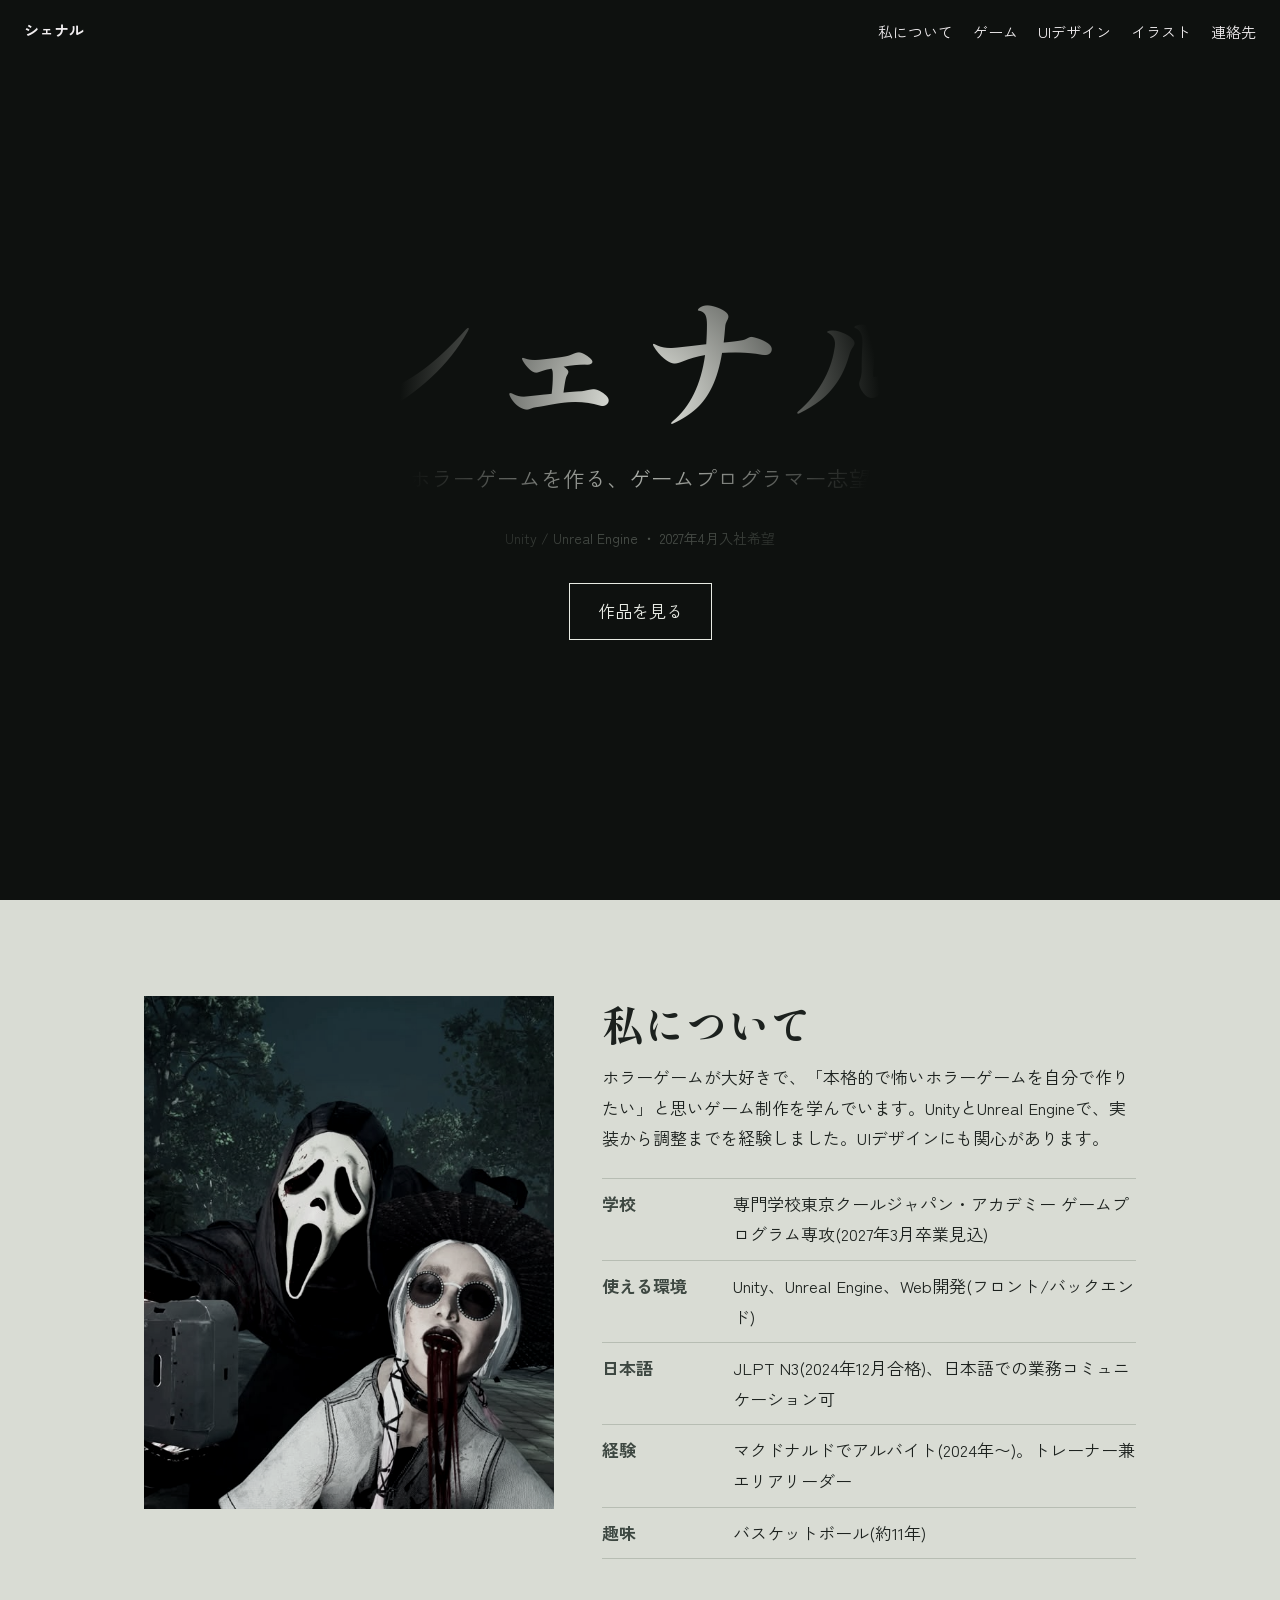
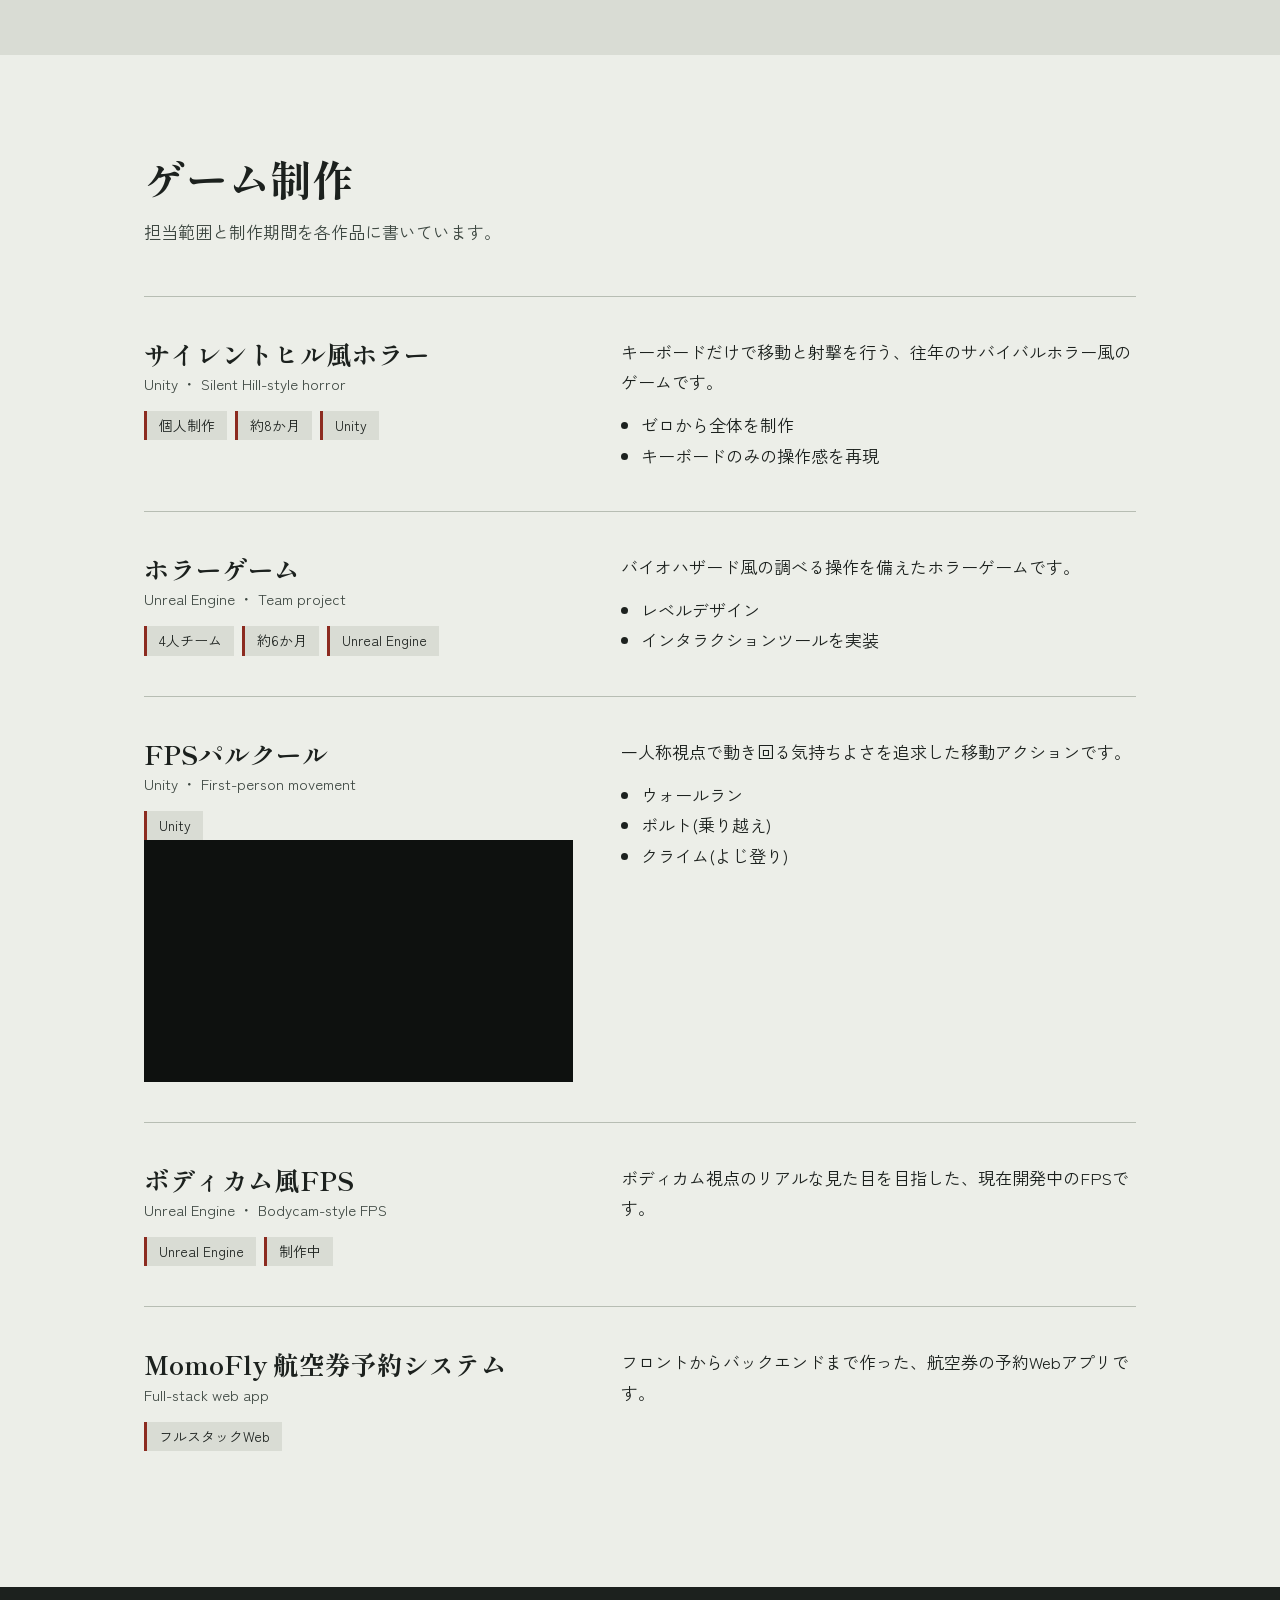
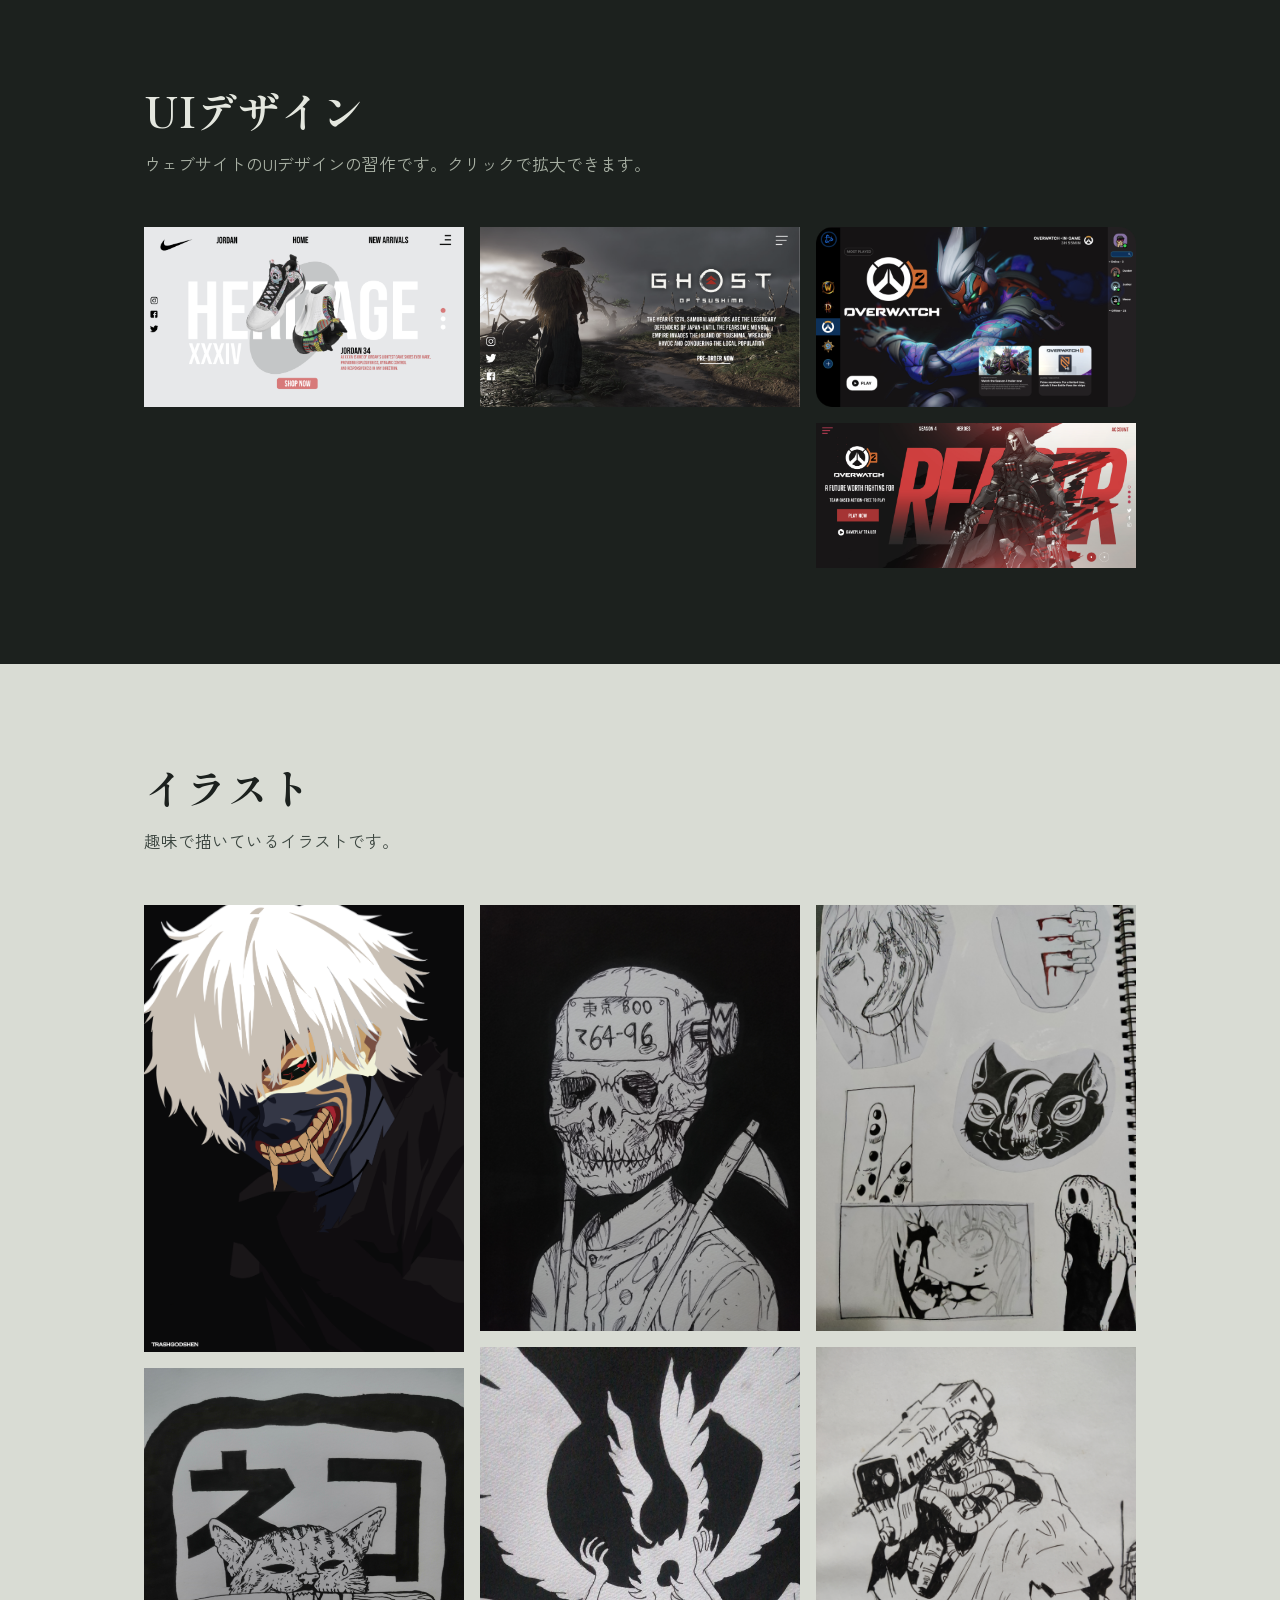
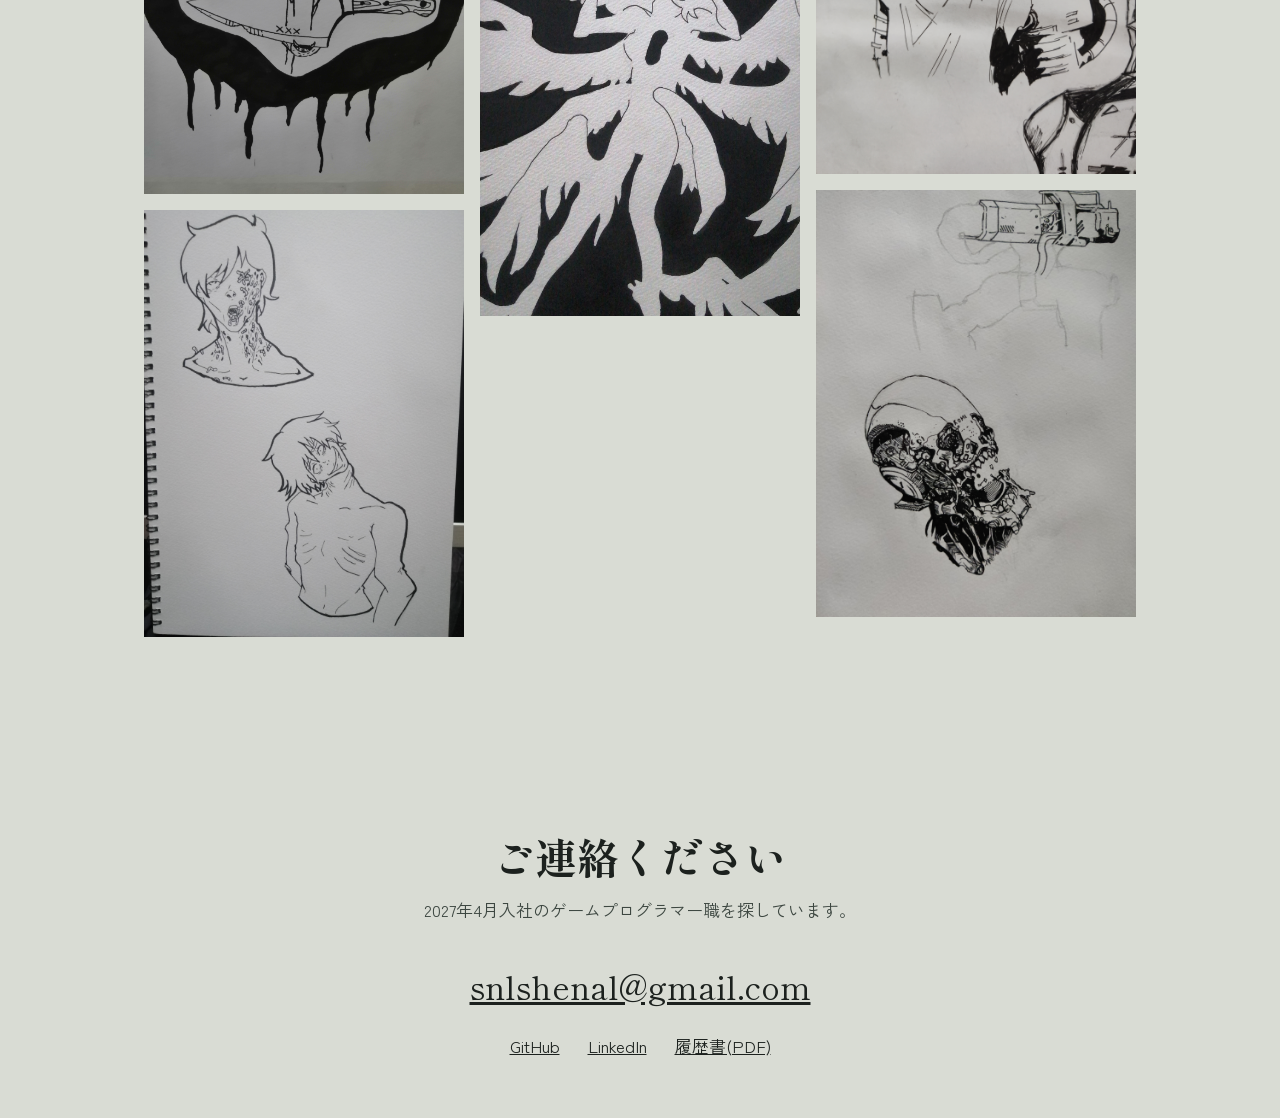
==== commit 5925a667: "UPDATE THE FIX" ====
--- a/website/index.html
+++ b/website/index.html
@@ -1,206 +1,162 @@
 <!DOCTYPE html>
 <html lang="ja">
 <head>
-<meta charset="UTF-8">
-<meta name="viewport" content="width=device-width, initial-scale=1">
-<title>シェナル | ゲームプログラマー ポートフォリオ</title>
-<meta name="description" content="ホラーゲームを作るゲームプログラマー、シェナルのポートフォリオ。Unity / Unreal Engine。2027年卒。">
-<link rel="preconnect" href="https://fonts.googleapis.com">
-<link rel="preconnect" href="https://fonts.gstatic.com" crossorigin>
-<link href="https://fonts.googleapis.com/css2?family=Shippori+Mincho:wght@500;800&family=Zen+Kaku+Gothic+New:wght@400;700&display=swap" rel="stylesheet">
-<style>
-:root{--fog:#d9dcd4;--paper:#eceee8;--ink:#1c211e;--murk:#3d4741;--rust:#8c2b20;--night:#0e110f;--line:#b7bdb3}
-*{box-sizing:border-box;margin:0}
-html{scroll-behavior:smooth}
-body{font-family:"Zen Kaku Gothic New",system-ui,sans-serif;background:var(--fog);color:var(--ink);line-height:1.8;font-size:17px}
-h1,h2,h3{font-family:"Shippori Mincho",serif;line-height:1.3}
-a{color:inherit}
-:focus-visible{outline:3px solid var(--rust);outline-offset:3px}
-.wrap{max-width:1040px;margin:0 auto;padding:0 24px}
-nav{position:fixed;top:0;left:0;right:0;z-index:10;display:flex;justify-content:space-between;padding:16px 24px;mix-blend-mode:difference;color:#fff}
-nav a{text-decoration:none;margin-left:20px;font-size:15px}
-nav a:first-child{margin:0;font-weight:700}
-/* hero: flashlight */
-.hero{position:relative;min-height:100svh;background:var(--night);color:#e8ebe4;display:grid;place-items:center;overflow:hidden;--x:50%;--y:42%}
-.hero::after{content:"";position:absolute;inset:0;pointer-events:none;background:radial-gradient(circle 240px at var(--x) var(--y),transparent 0,rgba(14,17,15,.55) 55%,var(--night) 100%)}
-.hero-in{position:relative;text-align:center;padding:24px}
-.hero h1{font-size:clamp(3.4rem,13vw,9rem);font-weight:800;letter-spacing:.06em;color:#f1f3ec}
-.hero p{font-size:clamp(1rem,2.4vw,1.35rem);margin-top:12px}
-.hero small{display:block;margin-top:28px;color:#9aa398;font-size:14px}
-.hero .cta{display:inline-block;margin-top:32px;padding:12px 28px;border:1px solid #e8ebe4;text-decoration:none;position:relative;z-index:2}
-.hero .cta:hover{background:var(--rust);border-color:var(--rust)}
-section{padding:96px 0}
-h2{font-size:clamp(1.8rem,4vw,2.6rem);margin-bottom:12px}
-.lead{color:var(--murk);max-width:60ch;margin-bottom:48px}
-/* about */
-.about{display:grid;grid-template-columns:1fr 1.3fr;gap:48px;align-items:start}
-.about img{width:100%;aspect-ratio:4/5;object-fit:cover;filter:grayscale(.6) contrast(1.05)}
-.facts{list-style:none;padding:0;margin-top:24px;border-top:1px solid var(--line)}
-.facts li{display:grid;grid-template-columns:7em 1fr;gap:12px;padding:10px 0;border-bottom:1px solid var(--line)}
-.facts b{color:var(--murk)}
-/* projects */
-.project{display:grid;grid-template-columns:1.2fr 1fr;gap:40px;padding:48px 0;border-top:1px solid var(--line)}
-.project:nth-child(even) .media{order:2}
-.media{aspect-ratio:16/10;background:var(--night);color:#8d968a;display:grid;place-items:center;text-align:center;font-size:14px;overflow:hidden}
-.media video,.media img{width:100%;height:100%;object-fit:cover}
-.project h3{font-size:1.6rem}
-.en{color:var(--murk);font-size:15px;margin-bottom:12px}
-.tags{display:flex;flex-wrap:wrap;gap:8px;list-style:none;padding:0;margin:16px 0}
-.tags li{background:var(--paper);padding:2px 12px;border-left:3px solid var(--rust);font-size:14px}
-.project ul.did{padding-left:1.2em}
-.wip{color:var(--rust);font-weight:700}
-.links a{margin-right:18px}
-/* gallery */
-.dark{background:var(--ink);color:#e4e7df}
-.dark .lead{color:#a8b0a4}
-.grid{columns:3 220px;column-gap:16px}
-.grid img{width:100%;margin-bottom:16px;display:block;cursor:zoom-in;filter:grayscale(.3);transition:filter .2s}
-#art .grid img{filter:none}
-.grid img:hover{filter:none}
-dialog{border:0;background:transparent;max-width:92vw;max-height:92vh;padding:0}
-dialog::backdrop{background:rgba(0,0,0,.88)}
-dialog img{max-width:92vw;max-height:90vh;display:block}
-footer{padding:96px 0 48px;text-align:center}
-footer a{display:inline-block;margin:8px 14px}
-.mail{font-family:"Shippori Mincho",serif;font-size:clamp(1.3rem,3vw,2rem)}
-@media(max-width:760px){.about,.project{grid-template-columns:1fr}.project:nth-child(even) .media{order:0}nav a{margin-left:12px;font-size:14px}}
-@media(prefers-reduced-motion:reduce){html{scroll-behavior:auto}}
-</style>
+  <meta charset="UTF-8">
+  <meta name="viewport" content="width=device-width, initial-scale=1">
+  <title>シェナル | ゲームプログラマー ポートフォリオ</title>
+  <meta name="description" content="ホラーゲームを作るゲームプログラマー、シェナルのポートフォリオ。Unity / Unreal Engine。2027年卒。">
+  <link rel="preconnect" href="https://fonts.googleapis.com">
+  <link rel="preconnect" href="https://fonts.gstatic.com" crossorigin>
+  <link href="https://fonts.googleapis.com/css2?family=Shippori+Mincho:wght@500;800&family=Zen+Kaku+Gothic+New:wght@400;700&display=swap" rel="stylesheet">
+  <link rel="stylesheet" href="styles.css">
 </head>
 <body>
-<nav><a href="#top">シェナル</a><span><a href="#about">私について</a><a href="#games">ゲーム</a><a href="#ui">UIデザイン</a><a href="#art">イラスト</a><a href="#contact">連絡先</a></span></nav>
+
+<nav class="site-nav">
+  <a class="brand" href="#top">シェナル</a>
+  <ul>
+    <li><a href="#about">私について</a></li>
+    <li><a href="#games">ゲーム</a></li>
+    <li><a href="#ui">UIデザイン</a></li>
+    <li><a href="#art">イラスト</a></li>
+    <li><a href="#contact">連絡先</a></li>
+  </ul>
+</nav>
 
 <header class="hero" id="top">
-  <div class="hero-in">
+  <div class="hero-inner">
     <h1>シェナル</h1>
     <p>ホラーゲームを作る、ゲームプログラマー志望</p>
     <small>Unity / Unreal Engine ・ 2027年4月入社希望</small>
-    <a class="cta" href="#games">作品を見る</a>
+    <a class="button" href="#games">作品を見る</a>
   </div>
 </header>
 
 <main>
-<section id="about"><div class="wrap about">
-  <img src="Images/Sable%20ward.jpg" alt="シェナルのプロフィールイラスト" loading="lazy">
-  <div>
-    <h2>私について</h2>
-    <p>ホラーゲームが大好きで、「本格的で怖いホラーゲームを自分で作りたい」と思いゲーム制作を学んでいます。UnityとUnreal Engineで、実装から調整までを経験しました。UIデザインにも関心があります。</p>
-    <ul class="facts">
-      <li><b>学校</b><span>専門学校東京クールジャパン・アカデミー ゲームプログラム専攻(2027年3月卒業見込)</span></li>
-      <li><b>使える環境</b><span>Unity、Unreal Engine、Web開発(フロント/バックエンド)</span></li>
-      <li><b>日本語</b><span>JLPT N3(2024年12月合格)、日本語での業務コミュニケーション可</span></li>
-      <li><b>経験</b><span>マクドナルドでアルバイト(2024年〜)。トレーナー兼エリアリーダー</span></li>
-      <li><b>趣味</b><span>バスケットボール(約11年)</span></li>
-    </ul>
-  </div>
-</div></section>
+  <section id="about">
+    <div class="wrap about">
+      <img src="Images/Sable%20ward.jpg" alt="シェナルのプロフィールイラスト" loading="lazy">
+      <div>
+        <h2>私について</h2>
+        <p>ホラーゲームが大好きで、「本格的で怖いホラーゲームを自分で作りたい」と思いゲーム制作を学んでいます。UnityとUnreal Engineで、実装から調整までを経験しました。UIデザインにも関心があります。</p>
+        <ul class="facts">
+          <li><b>学校</b><span>専門学校東京クールジャパン・アカデミー ゲームプログラム専攻(2027年3月卒業見込)</span></li>
+          <li><b>使える環境</b><span>Unity、Unreal Engine、Web開発(フロント/バックエンド)</span></li>
+          <li><b>日本語</b><span>JLPT N3(2024年12月合格)、日本語での業務コミュニケーション可</span></li>
+          <li><b>経験</b><span>マクドナルドでアルバイト(2024年〜)。トレーナー兼エリアリーダー</span></li>
+          <li><b>趣味</b><span>バスケットボール(約11年)</span></li>
+        </ul>
+      </div>
+    </div>
+  </section>
 
-<section id="games" style="background:var(--paper)"><div class="wrap">
-  <h2>ゲーム制作</h2>
-  <p class="lead">担当範囲と制作期間を各作品に書いています。動画で遊んでいる様子を確認できます。</p>
+  <section id="games">
+    <div class="wrap">
+      <h2>ゲーム制作</h2>
+      <p class="lead">担当範囲と制作期間を各作品に書いています。</p>
 
-  <article class="project">
-    <div class="media"><!-- <video src="Images/unity-horror.mp4" controls muted loop playsinline poster="Images/unity-horror.jpg"></video> -->動画をここに入れる(unity-horror.mp4)</div>
-    <div>
-      <h3>サイレントヒル風ホラー(Unity)</h3>
-      <p class="en">Silent Hill-style horror game, Unity</p>
-      <p>キーボードだけで移動と射撃を行う、往年のサバイバルホラー風のゲームです。</p>
-      <ul class="tags"><li>個人制作</li><li>約8か月</li><li>Unity</li></ul>
-      <ul class="did"><li>ゼロから全体を制作</li><li>固定的な操作感の再現(キーボードのみ)</li></ul>
-      <p class="links"><a href="#">プレイする</a><a href="#">GitHub</a></p>
+      <article class="project">
+        <div>
+          <h3>サイレントヒル風ホラー</h3>
+          <p class="en">Unity ・ Silent Hill-style horror</p>
+          <ul class="tags"><li>個人制作</li><li>約8か月</li><li>Unity</li></ul>
+        </div>
+        <div>
+          <p>キーボードだけで移動と射撃を行う、往年のサバイバルホラー風のゲームです。</p>
+          <ul class="did"><li>ゼロから全体を制作</li><li>キーボードのみの操作感を再現</li></ul>
+        </div>
+      </article>
+
+      <article class="project">
+        <div>
+          <h3>ホラーゲーム</h3>
+          <p class="en">Unreal Engine ・ Team project</p>
+          <ul class="tags"><li>4人チーム</li><li>約6か月</li><li>Unreal Engine</li></ul>
+        </div>
+        <div>
+          <p>バイオハザード風の調べる操作を備えたホラーゲームです。</p>
+          <ul class="did"><li>レベルデザイン</li><li>インタラクションツールを実装</li></ul>
+        </div>
+      </article>
+
+      <article class="project">
+        <div>
+          <h3>FPSパルクール</h3>
+          <p class="en">Unity ・ First-person movement</p>
+          <ul class="tags"><li>Unity</li></ul>
+          <div class="media"><Video>https://youtu.be/2fUYO802Cfs</Video></div>
+        </div>
+        <div>
+          <p>一人称視点で動き回る気持ちよさを追求した移動アクションです。</p>
+          <ul class="did"><li>ウォールラン</li><li>ボルト(乗り越え)</li><li>クライム(よじ登り)</li></ul>
+        </div>
+      </article>
+
+      <article class="project">
+        <div>
+          <h3>ボディカム風FPS</h3>
+          <p class="en">Unreal Engine ・ Bodycam-style FPS</p>
+          <ul class="tags"><li>Unreal Engine</li><li>制作中</li></ul>
+        </div>
+        <div>
+          <p>ボディカム視点のリアルな見た目を目指した、現在開発中のFPSです。</p>
+        </div>
+      </article>
+
+      <article class="project">
+        <div>
+          <h3>MomoFly 航空券予約システム</h3>
+          <p class="en">Full-stack web app</p>
+          <ul class="tags"><li>フルスタックWeb</li></ul>
+        </div>
+        <div>
+          <p>フロントからバックエンドまで作った、航空券の予約Webアプリです。</p>
+        </div>
+      </article>
     </div>
-  </article>
+  </section>
 
-  <article class="project">
-    <div class="media"><!-- <video src="Images/unreal-horror.mp4" controls muted loop playsinline></video> -->動画をここに入れる(unreal-horror.mp4)</div>
-    <div>
-      <h3>ホラーゲーム(Unreal Engine)</h3>
-      <p class="en">Team horror game, Unreal Engine</p>
-      <p>バイオハザード風の調べる操作を備えたホラーゲームです。</p>
-      <ul class="tags"><li>4人チーム</li><li>約6か月</li><li>Unreal Engine</li></ul>
-      <ul class="did"><li>レベルデザイン</li><li>バイオハザード風のインタラクションツールを実装</li></ul>
-      <p class="links"><a href="#">動画を見る</a></p>
+  <section id="ui" class="dark">
+    <div class="wrap">
+      <h2>UIデザイン</h2>
+      <p class="lead">ウェブサイトのUIデザインの習作です。クリックで拡大できます。</p>
+      <div class="gallery">
+        <img src="Images/jordan_pe-01.png" alt="UIデザイン:ジョーダン" loading="lazy">
+        <img src="Images/Ghost_of_Tsushima_Website-01.png" alt="UIデザイン:Ghost of Tsushima" loading="lazy">
+        <img src="Images/Home_Page.png" alt="UIデザイン:ホームページ" loading="lazy">
+        <img src="Images/Overwatch_1-01-01.png" alt="UIデザイン:Overwatch" loading="lazy">
+      </div>
     </div>
-  </article>
+  </section>
 
-  <article class="project">
-    <div class="media"><!-- <video src="Images/parkour.mp4" controls muted loop playsinline></video> -->動画をここに入れる(parkour.mp4)</div>
-    <div>
-      <h3>FPSパルクール(Unity)</h3>
-      <p class="en">First-person parkour movement, Unity</p>
-      <p>一人称視点で動き回る気持ちよさを追求した移動アクションです。</p>
-      <ul class="tags"><li>Unity</li></ul>
-      <ul class="did"><li>ウォールラン</li><li>ボルト(乗り越え)</li><li>クライム(よじ登り)</li></ul>
-      <p class="links"><a href="#">動画を見る</a></p>
+  <section id="art">
+    <div class="wrap">
+      <h2>イラスト</h2>
+      <p class="lead">趣味で描いているイラストです。</p>
+      <div class="gallery">
+        <img src="Images/KANEKI-SAMURAI%20TRASH-01.png" alt="イラスト:金木" loading="lazy">
+        <img src="Images/IMG_20200521_000451.jpg" alt="イラスト" loading="lazy">
+        <img src="Images/IMG_20200924_153545.jpg" alt="イラスト" loading="lazy">
+        <img src="Images/IMG_20201222_123707.jpg" alt="イラスト" loading="lazy">
+        <img src="Images/IMG_20210424_155821_336.jpg" alt="イラスト" loading="lazy">
+        <img src="Images/IMG_20211126_235408__01.jpg" alt="イラスト" loading="lazy">
+        <img src="Images/IMG_20230426_142358.jpg" alt="イラスト" loading="lazy">
+        <img src="Images/IMG_20230526_193747.jpg" alt="イラスト" loading="lazy">
+      </div>
     </div>
-  </article>
-
-  <article class="project">
-    <div class="media"><!-- <img src="Images/fps-wip.jpg" alt=""> -->スクリーンショットをここに入れる</div>
-    <div>
-      <h3>ボディカム風FPS(Unreal Engine)</h3>
-      <p class="en">Bodycam-style FPS, Unreal Engine</p>
-      <p class="wip">制作中</p>
-      <p>ボディカム視点のリアルな見た目を目指した、現在開発中のFPSです。</p>
-      <ul class="tags"><li>Unreal Engine</li></ul>
-    </div>
-  </article>
-
-  <article class="project">
-    <div class="media"><!-- <img src="Images/momofly.jpg" alt=""> -->スクリーンショットをここに入れる</div>
-    <div>
-      <h3>MomoFly 航空券予約システム</h3>
-      <p class="en">Airline ticket reservation, full-stack web app</p>
-      <p>フロントからバックエンドまで一人で作った、Webアプリです。</p>
-      <ul class="tags"><li>フルスタックWeb</li></ul>
-      <p class="links"><a href="#">デモを見る</a><a href="#">GitHub</a></p>
-    </div>
-  </article>
-</div></section>
-
-<section id="ui" class="dark"><div class="wrap">
-  <h2>UIデザイン</h2>
-  <p class="lead">ウェブサイトのUIデザインの習作です。画像をクリックすると大きく表示します。</p>
-  <div class="grid" id="gallery-ui">
-    <img src="Images/jordan_pe-01.png" alt="UIデザイン:ジョーダン" loading="lazy">
-    <img src="Images/Ghost_of_Tsushima_Website-01.png" alt="UIデザイン:Ghost of Tsushima" loading="lazy">
-    <img src="Images/Home_Page.png" alt="UIデザイン:ホームページ" loading="lazy">
-    <img src="Images/Overwatch_1-01-01.png" alt="UIデザイン:Overwatch" loading="lazy">
-  </div>
-</div></section>
-
-<section id="art"><div class="wrap">
-  <h2>イラスト</h2>
-  <p class="lead">趣味で描いているイラストです。</p>
-  <div class="grid" id="gallery-art">
-    <img src="Images/KANEKI-SAMURAI%20TRASH-01.png" alt="イラスト:金木" loading="lazy">
-    <img src="Images/IMG_20200521_000451.jpg" alt="イラスト" loading="lazy">
-    <img src="Images/IMG_20200924_153545.jpg" alt="イラスト" loading="lazy">
-    <img src="Images/IMG_20201222_123707.jpg" alt="イラスト" loading="lazy">
-    <img src="Images/IMG_20210424_155821_336.jpg" alt="イラスト" loading="lazy">
-    <img src="Images/IMG_20211126_235408__01.jpg" alt="イラスト" loading="lazy">
-    <img src="Images/IMG_20230426_142358.jpg" alt="イラスト" loading="lazy">
-    <img src="Images/IMG_20230526_193747.jpg" alt="イラスト" loading="lazy">
-  </div>
-</div></section>
+  </section>
 </main>
 
-<footer id="contact"><div class="wrap">
-  <h2>ご連絡ください</h2>
-  <p class="lead" style="margin:0 auto 24px">2027年4月入社のゲームプログラマー職を探しています。</p>
-  <a class="mail" href="mailto:you@example.com">you@example.com</a><br>
-  <a href="#">GitHub</a><a href="#">LinkedIn</a><a href="#">履歴書(PDF)</a>
-</div></footer>
+<footer class="site-footer" id="contact">
+  <div class="wrap">
+    <h2>ご連絡ください</h2>
+    <p class="lead">2027年4月入社のゲームプログラマー職を探しています。</p>
+    <a class="mail" href="mailto:snlshenal@gmail.com">snlshenal@gmail.com</a><br>
+    <a href="https://github.com/shen222">GitHub</a><a href="#">LinkedIn</a><a href="#">履歴書(PDF)</a>
+  </div>
+</footer>
 
 <dialog id="zoom"><img alt=""></dialog>
-<script>
-const hero=document.querySelector('.hero');
-if(matchMedia('(pointer:fine)').matches&&!matchMedia('(prefers-reduced-motion:reduce)').matches){
-  hero.addEventListener('pointermove',e=>{const r=hero.getBoundingClientRect();hero.style.setProperty('--x',(e.clientX-r.left)+'px');hero.style.setProperty('--y',(e.clientY-r.top)+'px')});
-}else{hero.style.setProperty('--x','50%');hero.style.setProperty('--y','45%')}
-const dlg=document.getElementById('zoom'),big=dlg.querySelector('img');
-document.querySelectorAll('#gallery-ui img,#gallery-art img').forEach(i=>{i.tabIndex=0;const open=()=>{big.src=i.src;big.alt=i.alt;dlg.showModal()};i.onclick=open;i.onkeydown=e=>{if(e.key==='Enter')open()}});
-dlg.onclick=()=>dlg.close();
-</script>
+<script src="script.js"></script>
 </body>
 </html>
--- a/website/styles.css
+++ b/website/styles.css
@@ -0,0 +1,118 @@
+/* ===== Tokens ===== */
+:root {
+  --fog: #d9dcd4;
+  --paper: #eceee8;
+  --ink: #1c211e;
+  --murk: #3d4741;
+  --rust: #8c2b20;
+  --night: #0e110f;
+  --line: #b7bdb3;
+}
+
+/* ===== Base ===== */
+*, *::before, *::after { box-sizing: border-box; margin: 0; }
+html { scroll-behavior: smooth; }
+body {
+  font-family: "Zen Kaku Gothic New", system-ui, sans-serif;
+  font-size: 17px;
+  line-height: 1.8;
+  color: var(--ink);
+  background: var(--fog);
+}
+h1, h2, h3 { font-family: "Shippori Mincho", serif; line-height: 1.3; }
+h2 { font-size: clamp(1.8rem, 4vw, 2.6rem); margin-bottom: 12px; }
+a { color: inherit; }
+:focus-visible { outline: 3px solid var(--rust); outline-offset: 3px; }
+section { padding: 96px 0; }
+.wrap { max-width: 1040px; margin: 0 auto; padding: 0 24px; }
+.lead { max-width: 60ch; margin-bottom: 48px; color: var(--murk); }
+
+/* ===== Navigation ===== */
+.site-nav {
+  position: fixed; inset: 0 0 auto 0; z-index: 10;
+  display: flex; justify-content: space-between; gap: 16px;
+  padding: 16px 24px;
+  color: #fff; mix-blend-mode: difference;
+}
+.site-nav a { text-decoration: none; font-size: 15px; }
+.site-nav .brand { font-weight: 700; }
+.site-nav ul { display: flex; gap: 20px; list-style: none; padding: 0; }
+
+/* ===== Hero (flashlight) ===== */
+.hero {
+  --x: 50%; --y: 45%;
+  position: relative; overflow: hidden;
+  min-height: 100svh;
+  display: grid; place-items: center;
+  background: var(--night); color: #e8ebe4;
+}
+.hero::after {
+  content: ""; position: absolute; inset: 0; pointer-events: none;
+  background: radial-gradient(circle 240px at var(--x) var(--y),
+    transparent 0, rgba(14, 17, 15, .55) 55%, var(--night) 100%);
+}
+.hero-inner { position: relative; padding: 24px; text-align: center; } /* no z-index: the dark mask (::after) must paint above the text */
+.hero h1 { font-size: clamp(3.4rem, 13vw, 9rem); font-weight: 800; letter-spacing: .06em; color: #f1f3ec; }
+.hero p { margin-top: 12px; font-size: clamp(1rem, 2.4vw, 1.35rem); }
+.hero small { display: block; margin-top: 28px; font-size: 14px; color: #9aa398; }
+.button {
+  display: inline-block; margin-top: 32px; padding: 12px 28px;
+  border: 1px solid currentColor; text-decoration: none;
+  transition: background .2s, border-color .2s;
+}
+.hero .button { position: relative; z-index: 2; } /* stays above the mask so it is always visible and clickable */
+.button:hover { background: var(--rust); border-color: var(--rust); color: #fff; }
+
+/* ===== About ===== */
+.about { display: grid; grid-template-columns: 1fr 1.3fr; gap: 48px; align-items: start; }
+.about img { width: 100%; aspect-ratio: 4 / 5; object-fit: cover; filter: grayscale(.6) contrast(1.05); }
+.facts { list-style: none; padding: 0; margin-top: 24px; border-top: 1px solid var(--line); }
+.facts li { display: grid; grid-template-columns: 7em 1fr; gap: 12px; padding: 10px 0; border-bottom: 1px solid var(--line); }
+.facts b { color: var(--murk); }
+
+/* ===== Games ===== */
+#games { background: var(--paper); }
+.project {
+  display: grid; grid-template-columns: 1fr 1.2fr; gap: 24px 48px;
+  padding: 40px 0; border-top: 1px solid var(--line);
+}
+.project h3 { font-size: 1.6rem; }
+.project .en { font-size: 15px; color: var(--murk); }
+.project ul.did { padding-left: 1.2em; margin-top: 12px; }
+.project .links { margin-top: 12px; }
+.project .links a { margin-right: 18px; }
+.project .wip { color: var(--rust); font-weight: 700; }
+/* Optional video/screenshot: add <div class="media"> as the first child of .project */
+.project .media { grid-column: 1 / -1; aspect-ratio: 16 / 9; background: var(--night); overflow: hidden; }
+.project .media video, .project .media img { width: 100%; height: 100%; object-fit: cover; }
+.tags { display: flex; flex-wrap: wrap; gap: 8px; list-style: none; padding: 0; margin-top: 14px; }
+.tags li { padding: 2px 12px; font-size: 14px; background: var(--paper); border-left: 3px solid var(--rust); }
+#games .tags li { background: var(--fog); }
+
+/* ===== Galleries ===== */
+.dark { background: var(--ink); color: #e4e7df; }
+.dark .lead { color: #a8b0a4; }
+.gallery { columns: 3 220px; column-gap: 16px; }
+.gallery img { display: block; width: 100%; margin-bottom: 16px; cursor: zoom-in; transition: filter .2s; }
+.dark .gallery img { filter: grayscale(.3); }
+.dark .gallery img:hover { filter: none; }
+
+/* ===== Lightbox ===== */
+dialog { max-width: 92vw; max-height: 92vh; padding: 0; border: 0; background: transparent; }
+dialog::backdrop { background: rgba(0, 0, 0, .88); }
+dialog img { display: block; max-width: 92vw; max-height: 90vh; }
+
+/* ===== Footer ===== */
+.site-footer { padding: 96px 0 48px; text-align: center; }
+.site-footer .lead { margin: 0 auto 24px; }
+.site-footer a { display: inline-block; margin: 8px 14px; }
+.site-footer .mail { font-family: "Shippori Mincho", serif; font-size: clamp(1.3rem, 3vw, 2rem); }
+
+/* ===== Responsive ===== */
+@media (max-width: 760px) {
+  section { padding: 72px 0; }
+  .about, .project { grid-template-columns: 1fr; }
+  .site-nav ul { gap: 12px; }
+  .site-nav a { font-size: 14px; }
+}
+@media (prefers-reduced-motion: reduce) { html { scroll-behavior: auto; } }
